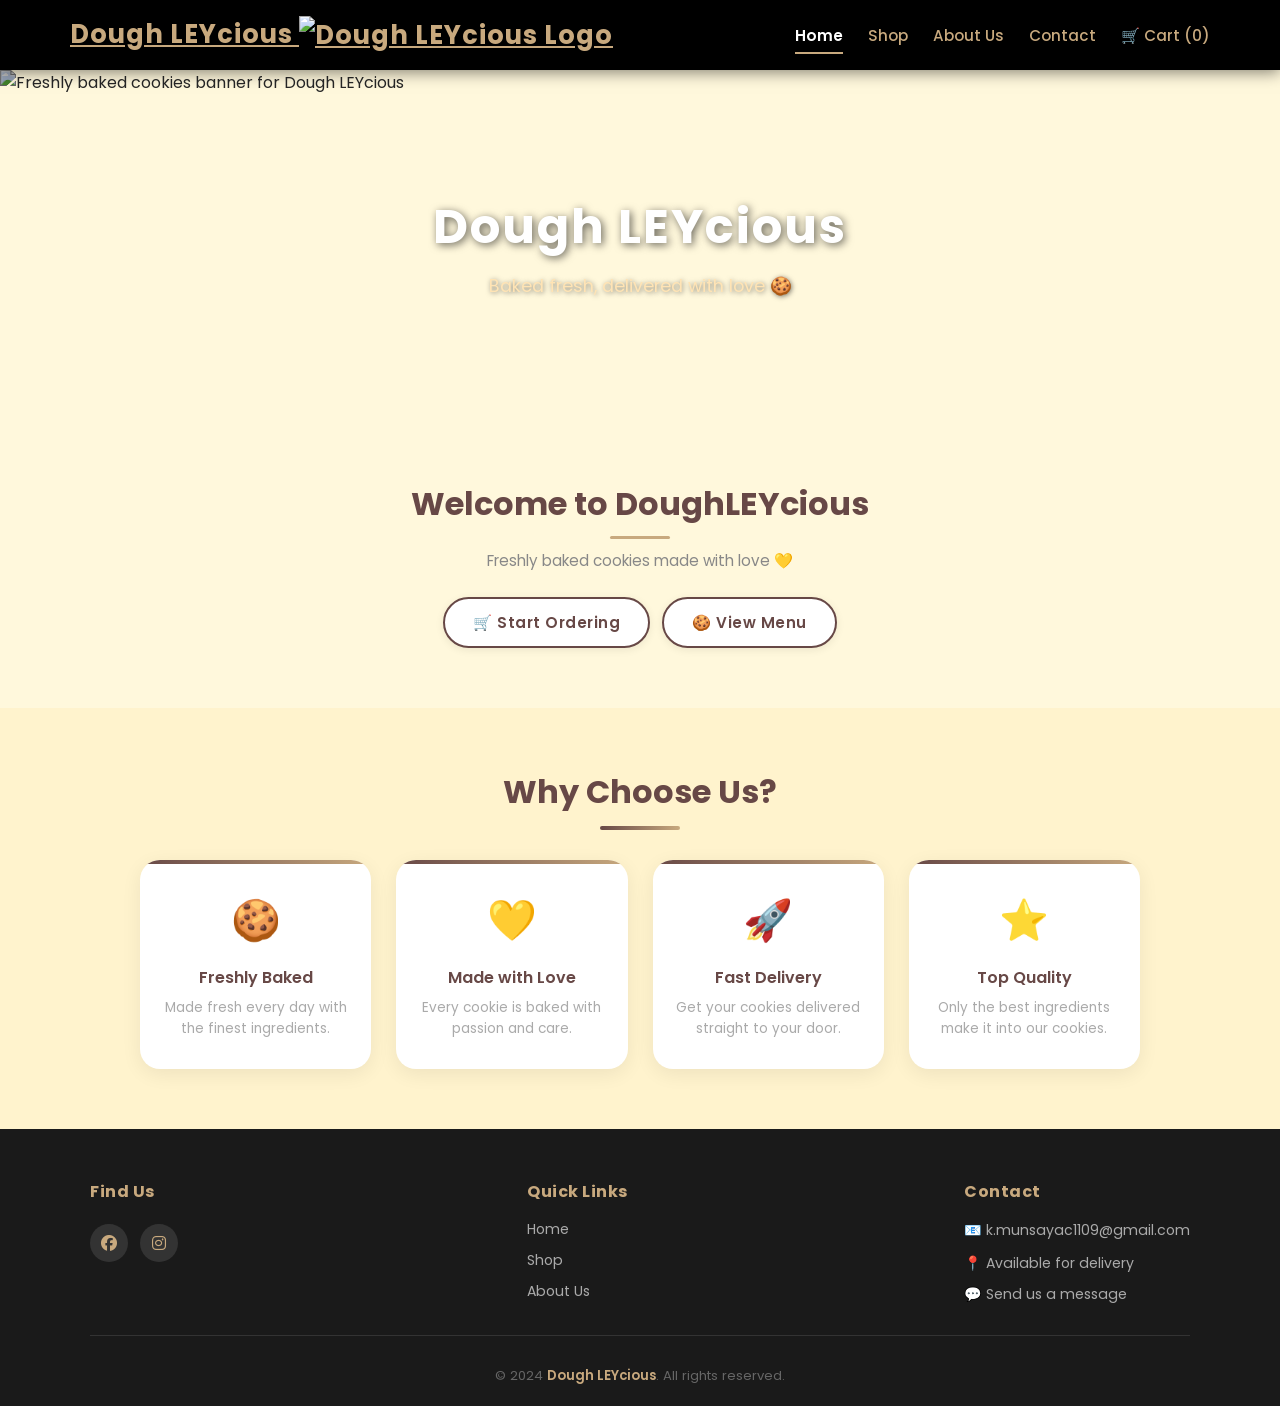
==== index.html @ d911d0af "initial commit" ====
<!DOCTYPE html>
<html lang="en">
<head>
  <meta charset="UTF-8">
  <meta name="viewport" content="width=device-width, initial-scale=1.0">
  <meta name="description" content="Dough LEYcious - Freshly baked cookies made with love. Order now!">
  <title>Dough Leycious - Home</title>

  <!-- link sa css -->
  <link rel="stylesheet" href="style.css">

  <!-- for icons/emojis -->
  <link rel="stylesheet" href="https://cdnjs.cloudflare.com/ajax/libs/font-awesome/6.5.0/css/all.min.css">

  <!-- for font only -->
  <link rel="preconnect" href="https://fonts.googleapis.com">
  <link rel="preconnect" href="https://fonts.gstatic.com" crossorigin>
  <link href="https://fonts.googleapis.com/css2?family=Poppins:wght@300;400;500;600;700&display=swap" rel="stylesheet">

  <!-- favicon -->
  <link rel="icon" type="image/png" href="images/favicon.png">
</head>

<body>

<!-- ================= for navigation bar ================= -->
<nav class="navbar">
  <div class="navbar-inner">
    <a href="index.html" class="nav-logo">Dough LEYcious
      <img src="images/logo.png" alt="Dough LEYcious Logo" class="nav-logo-img">
    </a>

    <ul class="nav-links">
      <li><a href="index.html" class="active">Home</a></li>
      <li><a href="shop.html">Shop</a></li>
      <li><a href="aboutus.html">About Us</a></li>
      <li><a href="contact.html">Contact</a></li>
      <li><a href="cart.html">🛒 Cart (<span id="cart-count">0</span>)</a></li>
    </ul>
  </div>
</nav>

<main class="main-content">

  <!-- ================= header or so called hero section ================= -->
  <header class="header">
    <img src="images/header.jpg" 
         alt="Freshly baked cookies banner for Dough LEYcious" 
         loading="lazy">
    <div class="header-overlay">
      <h1>Dough LEYcious</h1>
      <p>Baked fresh, delivered with love 🍪</p>
    </div>
  </header>

  <!-- ================= welcome section(pag inopen ito agad makita) ================= -->
  <section class="home-section">
    <div class="container">
      <h2>Welcome to DoughLEYcious</h2>
      <p>Freshly baked cookies made with love 💛</p>
      <div class="order-options">
        <button class="hero-btn" onclick="goToOrderPage()">
          🛒 Start Ordering
        </button>
        <button class="hero-btn-outline" onclick="location.href='shop.html'">
          🍪 View Menu
        </button>
      </div>
    </div>
  </section>

  <!-- ================= additional for homepage design ================= -->
  <section class="features-section">
    <div class="container">
      <h2 class="section-title">Why Choose Us?</h2>
      <div class="divider"></div>
      <div class="features-grid">

        <div class="feature-card">
          <div class="feature-icon">🍪</div>
          <h3>Freshly Baked</h3>
          <p>Made fresh every day with the finest ingredients.</p>
        </div>

        <div class="feature-card">
          <div class="feature-icon">💛</div>
          <h3>Made with Love</h3>
          <p>Every cookie is baked with passion and care.</p>
        </div>

        <div class="feature-card">
          <div class="feature-icon">🚀</div>
          <h3>Fast Delivery</h3>
          <p>Get your cookies delivered straight to your door.</p>
        </div>

        <div class="feature-card">
          <div class="feature-icon">⭐</div>
          <h3>Top Quality</h3>
          <p>Only the best ingredients make it into our cookies.</p>
        </div>

      </div>
    </div>
  </section>

</main>

<!-- ================= footer section ================= -->
<footer class="footer">
  <div class="footer-content">

    <div class="footer-section">
      <h3>Find Us</h3>
      <div class="socials">
        <a href="https://www.facebook.com/profile.php?id=61567054065532" 
           aria-label="Visit our Facebook page">
          <i class="fab fa-facebook"></i>
        </a>
        <a href="https://www.instagram.com/dough_leycious/" 
           aria-label="Visit our Instagram page">
          <i class="fab fa-instagram"></i>
        </a>
      </div>
    </div>

    <div class="footer-section">
      <h3>Quick Links</h3>
      <a href="index.html">Home</a>
      <a href="shop.html">Shop</a>
      <a href="aboutus.html">About Us</a>
    </div>

    
  <div class="footer-section">
    <h3>Contact</h3>
    <p>📧 <a href="mailto:k.munsayac1109@gmail.com">k.munsayac1109@gmail.com</a></p>
    <p>📍 Available for delivery</p>
    <a href="contact.html" class="contact-page-link">💬 Send us a message</a>
</div>

  </div>

  <hr class="footer-divider">

  <div class="footer-bottom">
    <p>&copy; 2024 <span>Dough LEYcious</span>. All rights reserved.</p>
  </div>
</footer>

<script src="script.js"></script>
</body>
</html>
---- style.css ----
/* ================= font ================= */
@import url('https://fonts.googleapis.com/css2?family=Poppins:wght@300;400;500;600;700&display=swap');

/* ================= GLOBAL ================= */
* {
  scroll-behavior: smooth;
  box-sizing: border-box;
  margin: 0;
  padding: 0;
}

/* ================= homepage ================= */
html, body {
  height: 100%;
}

body {
  font-family: 'Poppins', sans-serif;
  background: #fff8dc;
  display: flex;
  flex-direction: column;
  color: #333;
}

section {
  padding: 60px 20px;
}

.main-content {
  flex: 1;
}

/* ================= scrollbar ================= */
::-webkit-scrollbar {
  width: 8px;
}

::-webkit-scrollbar-track {
  background: #fff8dc;
}

::-webkit-scrollbar-thumb {
  background: #674846;
  border-radius: 10px;
}

::-webkit-scrollbar-thumb:hover {
  background: #4a3130;
}

/* ================= navigation bar ================= */
.navbar {
  background: black;
  position: sticky;
  top: 0;
  z-index: 1000;
  box-shadow: 0 2px 15px rgba(0, 0, 0, 0.5);
}

.navbar-inner {
  max-width: 1200px;
  margin: auto;
  display: flex;
  justify-content: space-between;
  align-items: center;
  padding: 15px 30px;
}

/* logo */
.nav-logo {
  color: #c8a97e;
  font-size: 1.6rem;
  font-weight: 700;
  letter-spacing: 1px;
  text-shadow: 1px 1px 3px rgba(0,0,0,0.3);
  transition: 0.3s;
}

.nav-logo:hover {
  color: #fff;
  transform: scale(1.05);
}

/* navigation links */
.nav-links {
  list-style: none;
  display: flex;
  gap: 25px;
  align-items: center;
}

.nav-links a {
  color: #c8a97e;
  text-decoration: none;
  font-weight: 500;
  font-size: 0.95rem;
  position: relative;
  padding-bottom: 5px;
  transition: color 0.3s;
}

/* hover underline text */
.nav-links a::after {
  content: "";
  position: absolute;
  width: 0%;
  height: 2px;
  background: #c8a97e;
  left: 0;
  bottom: -3px;
  transition: 0.3s ease;
}

.nav-links a:hover::after,
.nav-links a.active::after {
  width: 100%;
}

.nav-links a:hover {
  color: #fff;
}

/* active links */
.nav-links a.active {
  color: #fff;
  font-weight: 600;
}

/* ================= hero section ================= */
.header {
  position: relative;
  overflow: hidden;
}

.header img {
  width: 100%;
  height: 350px;
  object-fit: cover;
  display: block;
  filter: brightness(0.75);
  transition: transform 0.5s ease;
}

.header:hover img {
  transform: scale(1.03);
}

/* hero overlay text */
.header-overlay {
  position: absolute;
  top: 50%;
  left: 50%;
  transform: translate(-50%, -50%);
  text-align: center;
  color: white;
  z-index: 2;
}

.header-overlay h1 {
  font-size: 3rem;
  font-weight: 700;
  text-shadow: 2px 2px 8px rgba(0,0,0,0.6);
  letter-spacing: 2px;
}

.header-overlay p {
  font-size: 1.1rem;
  margin-top: 10px;
  text-shadow: 1px 1px 5px rgba(0,0,0,0.5);
  color: #ffe4b5;
}

/* ================= home / order section ================= */
.home-section {
  text-align: center;
  padding: 60px 20px;
}

.home-section h2 {
  font-size: 2rem;
  color: #674846;
  margin-bottom: 10px;
  position: relative;
  display: inline-block;
}

/* underline */
.home-section h2::after {
  content: "";
  display: block;
  width: 60px;
  height: 3px;
  background: #c8a97e;
  margin: 8px auto 0;
  border-radius: 5px;
}

.home-section p {
  color: #888;
  font-size: 0.95rem;
  margin-bottom: 25px;
}

/* order buttons */
.order-options {
  margin-top: 20px;
  display: flex;
  flex-wrap: wrap;
  justify-content: center;
  gap: 12px;
}

.order-options button {
  background: white;
  color: #674846;
  border: 2px solid #674846;
  padding: 12px 28px;
  border-radius: 30px;
  cursor: pointer;
  font-weight: 600;
  font-size: 0.95rem;
  font-family: 'Poppins', sans-serif;
  transition: all 0.3s ease;
  box-shadow: 0 2px 8px rgba(0,0,0,0.08);
}

.order-options button:hover {
  background: #674846;
  color: white;
  transform: translateY(-4px);
  box-shadow: 0 8px 20px rgba(103, 72, 70, 0.35);
}

.order-options button:active {
  transform: scale(0.95);
}

/* ================= cards section ================= */
.cards-section {
  padding: 40px 20px;
  text-align: center;
}

.cards-section h2 {
  font-size: 2rem;
  color: #674846;
  margin-bottom: 30px;
}

.cards-container {
  display: flex;
  flex-wrap: wrap;
  justify-content: center;
  gap: 25px;
}

/* product card */
.card {
  background: white;
  border-radius: 20px;
  padding: 20px;
  width: 220px;
  box-shadow: 0 5px 20px rgba(0,0,0,0.1);
  transition: all 0.3s ease;
  cursor: pointer;
  position: relative;
  overflow: hidden;
}

.card::before {
  content: "";
  position: absolute;
  top: 0;
  left: 0;
  width: 100%;
  height: 4px;
  background: linear-gradient(to right, #674846, #c8a97e);
}

.card:hover {
  transform: translateY(-8px);
  box-shadow: 0 15px 35px rgba(103, 72, 70, 0.25);
}

.card img {
  width: 100%;
  height: 150px;
  object-fit: cover;
  border-radius: 12px;
  margin-bottom: 12px;
  transition: transform 0.4s ease;
}

.card:hover img {
  transform: scale(1.05);
}

.card h3 {
  font-size: 1rem;
  color: #674846;
  margin-bottom: 5px;
}

.card p {
  font-size: 0.85rem;
  color: #999;
  margin-bottom: 10px;
}

.card .price {
  font-size: 1.1rem;
  font-weight: 700;
  color: #c8a97e;
}

.card .add-btn {
  margin-top: 12px;
  background: #674846;
  color: white;
  border: none;
  padding: 8px 20px;
  border-radius: 20px;
  cursor: pointer;
  font-size: 0.85rem;
  font-family: 'Poppins', sans-serif;
  transition: 0.3s;
  width: 100%;
}

.card .add-btn:hover {
  background: #c8a97e;
  transform: scale(1.03);
}

/* ================= badge ================= */
.badge {
  position: absolute;
  top: 15px;
  right: 15px;
  background: #674846;
  color: white;
  font-size: 0.7rem;
  padding: 4px 10px;
  border-radius: 20px;
  font-weight: 600;
  letter-spacing: 0.5px;
  z-index: 2;
  box-shadow: 0 2px 8px rgba(0,0,0,0.15);
}

.badge.new {
  background: #c8a97e;
}

.badge.sale {
  background: #e74c3c;
}

/* ================= divider ================= */
.divider {
  width: 80px;
  height: 4px;
  background: linear-gradient(to right, #674846, #c8a97e);
  margin: 10px auto 30px;
  border-radius: 5px;
}

/* ================= notification ================= */
.toast {
  position: fixed;
  bottom: 30px;
  right: 30px;
  background: #674846;
  color: white;
  padding: 12px 22px;
  border-radius: 30px;
  font-size: 0.9rem;
  box-shadow: 0 5px 15px rgba(0,0,0,0.2);
  opacity: 0;
  transform: translateY(20px);
  transition: all 0.4s ease;
  z-index: 9999;
}

.toast.show {
  opacity: 1;
  transform: translateY(0);
}

/* ================= shop section ================= */
/* ================= shop banner ================= */
.shop-banner {
  background: linear-gradient(135deg, #674846, #c8a97e);
  padding: 60px 20px;
  text-align: center;
  position: relative;
  overflow: hidden;
}

.shop-banner::before {
  content: "🍪";
  position: absolute;
  font-size: 10rem;
  opacity: 0.07;
  top: -20px;
  left: -20px;
}

.shop-banner::after {
  content: "🍪";
  position: absolute;
  font-size: 10rem;
  opacity: 0.07;
  bottom: -20px;
  right: -20px;
}

.shop-banner-text h1 {
  font-size: 2.8rem;
  color: white;
  font-weight: 700;
  text-shadow: 2px 2px 8px rgba(0,0,0,0.3);
  letter-spacing: 2px;
}

.shop-banner-text p {
  color: #ffe4b5;
  font-size: 1rem;
  margin-top: 8px;
}

/* ================= container ng shop ================= */
.shop-container {
  max-width: 1200px;
  margin: 40px auto;
  padding: 0 20px 60px;
}

/* shop title */
.shop-title {
  text-align: center;
  font-size: 2rem;
  color: #674846;
  font-weight: 700;
  margin-bottom: 5px;
}

/* ================= product grids ================= */
.product-grid {
  display: grid;
  grid-template-columns: repeat(auto-fill, minmax(230px, 1fr));
  gap: 30px;
  margin-top: 30px;
}

/* ================= card product ================= */
.product-card {
  background: white;
  border-radius: 20px;
  overflow: hidden;
  box-shadow: 0 5px 20px rgba(0,0,0,0.08);
  transition: all 0.3s ease;
  position: relative;
  display: flex;
  flex-direction: column;
}

/* top gradient line */
.product-card::before {
  content: "";
  position: absolute;
  top: 0;
  left: 0;
  width: 100%;
  height: 4px;
  background: linear-gradient(to right, #674846, #c8a97e);
  z-index: 1;
}

.product-card:hover {
  transform: translateY(-8px);
  box-shadow: 0 15px 35px rgba(103, 72, 70, 0.2);
}

/* picture ng product */
.product-card img {
  width: 100%;
  height: 200px;
  object-fit: cover;
  display: block;
  transition: transform 0.4s ease;
}

.product-card:hover img {
  transform: scale(1.05);
}

/* product info */
.product-info {
  padding: 18px;
  display: flex;
  flex-direction: column;
  gap: 8px;
  flex: 1;
}

.product-info h3 {
  font-size: 1.05rem;
  color: #674846;
  font-weight: 600;
  margin: 0;
}

/* description ng product */
.product-desc {
  font-size: 0.82rem;
  color: #aaa;
  margin: 0;
  line-height: 1.4;
}

/* price */
.product-info .price {
  font-size: 1.2rem;
  font-weight: 700;
  color: #c8a97e;
  margin: 0;
}

/* ================= quantity controls ================= */
.quantity {
  display: flex;
  align-items: center;
  gap: 10px;
  margin-top: 5px;
}

.quantity button {
  width: 32px;
  height: 32px;
  border-radius: 50%;
  border: 2px solid #674846;
  background: white;
  color: #674846;
  font-size: 1.1rem;
  font-weight: 700;
  cursor: pointer;
  transition: all 0.2s ease;
  display: flex;
  align-items: center;
  justify-content: center;
  line-height: 1;
}

.quantity button:hover {
  background: #674846;
  color: white;
  transform: scale(1.1);
}

.quantity input {
  width: 45px;
  text-align: center;
  border: 2px solid #e0d5c5;
  border-radius: 10px;
  padding: 5px;
  font-size: 0.95rem;
  font-family: 'Poppins', sans-serif
}
/* ================= shop banner ================= */
.shop-banner {
  background: linear-gradient(135deg, #674846, #c8a97e);
  padding: 60px 20px;
  text-align: center;
  position: relative;
  overflow: hidden;
}

.shop-banner::before {
  content: "🍪";
  position: absolute;
  font-size: 10rem;
  opacity: 0.07;
  top: -20px;
  left: -20px;
  pointer-events: none;
}

.shop-banner::after {
  content: "🍪";
  position: absolute;
  font-size: 10rem;
  opacity: 0.07;
  bottom: -20px;
  right: -20px;
  pointer-events: none;
}

.shop-banner-text h1 {
  font-size: 2.8rem;
  color: white;
  font-weight: 700;
  text-shadow: 2px 2px 8px rgba(0,0,0,0.3);
  letter-spacing: 2px;
}

.shop-banner-text p {
  color: #ffe4b5;
  font-size: 1rem;
  margin-top: 8px;
}

/* ================= container ng shop ================= */
.shop-container {
  max-width: 1200px;
  margin: 40px auto;
  padding: 0 20px 60px;
}

/* title ng shop */
.shop-title {
  text-align: center;
  font-size: 2rem;
  color: #674846;
  font-weight: 700;
  margin-bottom: 5px;
}

/* ================= product grids ================= */
.product-grid {
  display: grid;
  grid-template-columns: repeat(auto-fill, minmax(230px, 1fr));
  gap: 30px;
  margin-top: 30px;
}

/* ================= product card ================= */
.product-card {
  background: white;
  border-radius: 20px;
  overflow: hidden;
  box-shadow: 0 5px 20px rgba(0,0,0,0.08);
  transition: all 0.3s ease;
  position: relative;
  display: flex;
  flex-direction: column;
}

/* top gradient line */
.product-card::before {
  content: "";
  position: absolute;
  top: 0;
  left: 0;
  width: 100%;
  height: 4px;
  background: linear-gradient(to right, #674846, #c8a97e);
  z-index: 1;
}

.product-card:hover {
  transform: translateY(-8px);
  box-shadow: 0 15px 35px rgba(103, 72, 70, 0.2);
}

/* picture ng product */
.product-card img {
  width: 100%;
  height: 200px;
  object-fit: cover;
  display: block;
  transition: transform 0.4s ease;
}

.product-card:hover img {
  transform: scale(1.05);
}

/* product infos */
.product-info {
  padding: 18px;
  display: flex;
  flex-direction: column;
  gap: 8px;
  flex: 1;
}

.product-info h3 {
  font-size: 1.05rem;
  color: #674846;
  font-weight: 600;
  margin: 0;
}

/* product descriptions */
.product-desc {
  font-size: 0.82rem;
  color: #aaa;
  margin: 0;
  line-height: 1.4;
}

/* price */
.product-info .price {
  font-size: 1.2rem;
  font-weight: 700;
  color: #c8a97e;
  margin: 0;
}

/* ================= quantity controls ================= */
.quantity {
  display: flex;
  align-items: center;
  gap: 10px;
  margin-top: 5px;
}

.quantity button {
  width: 32px;
  height: 32px;
  border-radius: 50%;
  border: 2px solid #674846;
  background: white;
  color: #674846;
  font-size: 1.1rem;
  font-weight: 700;
  cursor: pointer;
  transition: all 0.2s ease;
  display: flex;
  align-items: center;
  justify-content: center;
  line-height: 1;
}

.quantity button:hover {
  background: #674846;
  color: white;
  transform: scale(1.1);
}

.quantity input {
  width: 45px;
  text-align: center;
  border: 2px solid #e0d5c5;
  border-radius: 10px;
  padding: 5px;
  font-size: 0.95rem;
  font-family: 'Poppins', sans-serif;
  color: #674846;
  font-weight: 600;
  outline: none;
  transition: border 0.3s;
}

.quantity input:focus {
  border-color: #c8a97e;
}

/* hide number input arrows */
.quantity input::-webkit-outer-spin-button,
.quantity input::-webkit-inner-spin-button {
  -webkit-appearance: none;
  margin: 0;
}


/* ================= add to cart button ================= */
.add-to-cart-btn {
  margin-top: auto;
  background: linear-gradient(135deg, #674846, #c8a97e);
  color: white;
  border: none;
  padding: 10px 20px;
  border-radius: 25px;
  cursor: pointer;
  font-size: 0.9rem;
  font-family: 'Poppins', sans-serif;
  font-weight: 600;
  transition: all 0.3s ease;
  width: 100%;
  letter-spacing: 0.5px;
  box-shadow: 0 4px 12px rgba(103, 72, 70, 0.25);
}

.add-to-cart-btn:hover {
  background: linear-gradient(135deg, #c8a97e, #674846);
  transform: translateY(-2px);
  box-shadow: 0 8px 20px rgba(103, 72, 70, 0.35);
}

.add-to-cart-btn:active {
  transform: scale(0.97);
}

/* ================= hero button ================= */
.hero-btn {
  background: linear-gradient(135deg, #674846, #c8a97e);
  color: white;
  border: none;
  padding: 14px 35px;
  border-radius: 30px;
  cursor: pointer;
  font-size: 1rem;
  font-family: 'Poppins', sans-serif;
  font-weight: 600;
  transition: all 0.3s ease;
  box-shadow: 0 4px 15px rgba(103, 72, 70, 0.35);
  letter-spacing: 0.5px;
}

.hero-btn:hover {
  background: linear-gradient(135deg, #c8a97e, #674846);
  transform: translateY(-4px);
  box-shadow: 0 8px 25px rgba(103, 72, 70, 0.45);
}

.hero-btn:active {
  transform: scale(0.97);
}

/* outline button */
.hero-btn-outline {
  background: transparent;
  color: #674846;
  border: 2px solid #674846;
  padding: 14px 35px;
  border-radius: 30px;
  cursor: pointer;
  font-size: 1rem;
  font-family: 'Poppins', sans-serif;
  font-weight: 600;
  transition: all 0.3s ease;
  letter-spacing: 0.5px;
}

.hero-btn-outline:hover {
  background: #674846;
  color: white;
  transform: translateY(-4px);
  box-shadow: 0 8px 25px rgba(103, 72, 70, 0.35);
}

.hero-btn-outline:active {
  transform: scale(0.97);
}

/* ================= features section ================= */
.features-section {
  padding: 60px 20px;
  background: #fff3cd;
  text-align: center;
}

.section-title {
  font-size: 2rem;
  color: #674846;
  font-weight: 700;
  margin-bottom: 5px;
}

.features-grid {
  display: grid;
  grid-template-columns: repeat(auto-fill, minmax(200px, 1fr));
  gap: 25px;
  margin-top: 30px;
  max-width: 1000px;
  margin-left: auto;
  margin-right: auto;
}

/* feature card */
.feature-card {
  background: white;
  border-radius: 20px;
  padding: 30px 20px;
  box-shadow: 0 5px 20px rgba(0,0,0,0.07);
  transition: all 0.3s ease;
  position: relative;
  overflow: hidden;
}

/* top gradient line */
.feature-card::before {
  content: "";
  position: absolute;
  top: 0;
  left: 0;
  width: 100%;
  height: 4px;
  background: linear-gradient(to right, #674846, #c8a97e);
}

.feature-card:hover {
  transform: translateY(-8px);
  box-shadow: 0 15px 35px rgba(103, 72, 70, 0.15);
}

.feature-icon {
  font-size: 2.5rem;
  margin-bottom: 15px;
}

.feature-card h3 {
  font-size: 1rem;
  color: #674846;
  font-weight: 600;
  margin-bottom: 8px;
}

.feature-card p {
  font-size: 0.85rem;
  color: #aaa;
  line-height: 1.5;
}

/* ================= container ================= */
.container {
  max-width: 1200px;
  margin: 0 auto;
  padding: 0 20px;
}

/* ================= for responsive ================= */
@media (max-width: 768px) {
  .features-grid {
    grid-template-columns: repeat(2, 1fr);
    gap: 15px;
  }

  .section-title {
    font-size: 1.5rem;
  }

  .hero-btn,
  .hero-btn-outline {
    padding: 12px 25px;
    font-size: 0.9rem;
  }
}

@media (max-width: 480px) {
  .features-grid {
    grid-template-columns: repeat(2, 1fr);
    gap: 12px;
  }

  .feature-card {
    padding: 20px 15px;
  }

  .feature-icon {
    font-size: 2rem;
  }

  .hero-btn,
  .hero-btn-outline {
    width: 100%;
    padding: 12px 20px;
  }

  .order-options {
    flex-direction: column;
    align-items: center;
  }
}

/* ================= about banner ================= */
.about-banner {
  background: linear-gradient(135deg, #674846, #c8a97e);
  padding: 80px 20px;
  text-align: center;
  position: relative;
  overflow: hidden;
}

.about-banner::before {
  content: "🍪";
  position: absolute;
  font-size: 10rem;
  opacity: 0.07;
  top: -20px;
  left: -20px;
  pointer-events: none;
}

.about-banner::after {
  content: "🍪";
  position: absolute;
  font-size: 10rem;
  opacity: 0.07;
  bottom: -20px;
  right: -20px;
  pointer-events: none;
}

.about-banner-text h1 {
  font-size: 2.8rem;
  color: white;
  font-weight: 700;
  text-shadow: 2px 2px 8px rgba(0,0,0,0.3);
  letter-spacing: 2px;
}

.about-banner-text p {
  color: #ffe4b5;
  font-size: 1rem;
  margin-top: 8px;
}

/* ================= about section ================= */
.about-section {
  padding: 80px 20px;
  background: #fff8dc;
}

.about-story {
  display: flex;
  align-items: center;
  gap: 60px;
  max-width: 1100px;
  margin: 0 auto;
}

/* story image */
.about-story-img {
  flex: 1;
  border-radius: 20px;
  overflow: hidden;
  box-shadow: 0 10px 40px rgba(103, 72, 70, 0.2);
  min-width: 280px;
}

.about-story-img img {
  width: 100%;
  height: 380px;
  object-fit: cover;
  display: block;
  transition: transform 0.5s ease;
}

.about-story-img:hover img {
  transform: scale(1.05);
}

/* story text */
.about-story-text {
  flex: 1;
}

.about-story-text h2 {
  font-size: 2rem;
  color: #674846;
  font-weight: 700;
  margin-bottom: 5px;
}

.about-story-text p {
  color: #777;
  font-size: 0.95rem;
  line-height: 1.8;
  margin-bottom: 15px;
}

.about-story-text .hero-btn {
  margin-top: 10px;
}

/* ================= values section ================= */
.values-section {
  padding: 80px 20px;
  background: #fff3cd;
  text-align: center;
}

.values-grid {
  display: grid;
  grid-template-columns: repeat(auto-fill, minmax(220px, 1fr));
  gap: 25px;
  margin-top: 30px;
  max-width: 1000px;
  margin-left: auto;
  margin-right: auto;
}

/* value card */
.value-card {
  background: white;
  border-radius: 20px;
  padding: 35px 25px;
  box-shadow: 0 5px 20px rgba(0,0,0,0.07);
  transition: all 0.3s ease;
  position: relative;
  overflow: hidden;
}

.value-card::before {
  content: "";
  position: absolute;
  top: 0;
  left: 0;
  width: 100%;
  height: 4px;
  background: linear-gradient(to right, #674846, #c8a97e);
}

.value-card:hover {
  transform: translateY(-8px);
  box-shadow: 0 15px 35px rgba(103, 72, 70, 0.15);
}

.value-icon {
  font-size: 2.5rem;
  margin-bottom: 15px;
}

.value-card h3 {
  font-size: 1rem;
  color: #674846;
  font-weight: 600;
  margin-bottom: 10px;
}

.value-card p {
  font-size: 0.85rem;
  color: #aaa;
  line-height: 1.6;
}

/* ================= team section ================= */
.team-section {
  padding: 80px 20px;
  background: #fff8dc;
  text-align: center;
}

.team-grid {
  display: flex;
  flex-wrap: wrap;
  justify-content: center;
  gap: 30px;
  margin-top: 30px;
}

/* team card */
.team-card {
  background: white;
  border-radius: 20px;
  padding: 30px 25px;
  width: 260px;
  box-shadow: 0 5px 20
}

/* ================= order banner ================= */
.order-banner {
  background: linear-gradient(135deg, #674846, #c8a97e);
  padding: 80px 20px;
  text-align: center;
  position: relative;
  overflow: hidden;
}

.order-banner::before {
  content: "🍪";
  position: absolute;
  font-size: 10rem;
  opacity: 0.07;
  top: -20px;
  left: -20px;
  pointer-events: none;
}

.order-banner::after {
  content: "🍪";
  position: absolute;
  font-size: 10rem;
  opacity: 0.07;
  bottom: -20px;
  right: -20px;
  pointer-events: none;
}

.order-banner-text h1 {
  font-size: 2.8rem;
  color: white;
  font-weight: 700;
  text-shadow: 2px 2px 8px rgba(0,0,0,0.3);
  letter-spacing: 2px;
}

.order-banner-text p {
  color: #ffe4b5;
  font-size: 1rem;
  margin-top: 8px;
}

/* ================= box section ================= */
.box-section {
  padding: 80px 20px;
  background: #fff8dc;
  text-align: center;
}

.box-subtitle {
  color: #888;
  font-size: 0.95rem;
  margin-bottom: 40px;
}

/* ================= box grid ================= */
.box-grid {
  display: flex;
  flex-wrap: wrap;
  justify-content: center;
  gap: 30px;
  margin-top: 10px;
}

/* ================ box card ====== */
.box-card {
  background: white;
  border-radius: 24px;
  padding: 35px 25px;
  width: 300px;
  box-shadow: 0 5px 25px rgba(0,0,0,0.08);
  transition: all 0.3s ease;
  position: relative;
  overflow: hidden;
  cursor: pointer;
  text-align: center;
}

/* TOP GRADIENT LINE */
.box-card::before {
  content: "";
  position: absolute;
  top: 0;
  left: 0;
  width: 100%;
  height: 4px;
  background: linear-gradient(to right, #674846, #c8a97e);
}

.box-card:hover {
  transform: translateY(-10px);
  box-shadow: 0 20px 45px rgba(103, 72, 70, 0.2);
}

/* popular card section */
.box-card.popular {
  border: 2px solid #c8a97e;
  transform: scale(1.03);
  box-shadow: 0 10px 40px rgba(103, 72, 70, 0.2);
}

.box-card.popular:hover {
  transform: scale(1.03) translateY(-10px);
}

/* box icon */
.box-icon {
  font-size: 2.5rem;
  margin-bottom: 15px;
}

/* box badge */
.box-badge {
  display: inline-block;
  background: #674846;
  color: white;
  font-size: 0.72rem;
  padding: 4px 14px;
  border-radius: 20px;
  font-weight: 600;
  margin-bottom: 12px;
  letter-spacing: 0.5px;
}

.popular-badge {
  background: linear-gradient(135deg, #674846, #c8a97e);
}

.best-badge {
  background: #c8a97e;
}

/* box title */
.box-card h3 {
  font-size: 1.4rem;
  color: #674846;
  font-weight: 700;
  margin-bottom: 10px;
}

/* box descriptions */
.box-desc {
  font-size: 0.85rem;
  color: #aaa;
  line-height: 1.6;
  margin-bottom: 15px;
}

/* box perks list */
.box-perks {
  list-style: none;
  text-align: left;
  margin-bottom: 20px;
  padding: 0;
}

.box-perks li {
  font-size: 0.85rem;
  color: #666;
  padding: 5px 0;
  border-bottom: 1px dashed #f0e6d3;
}

.box-perks li:last-child {
  border-bottom: none;
}

/* box price */
.box-price {
  font-size: 1.8rem;
  font-weight: 700;
  color: #c8a97e;
  margin-bottom: 20px;
}

/* box button */
.box-btn {
  width: 100%;
  background: linear-gradient(135deg, #674846, #c8a97e);
  color: white;
  border: none;
  padding: 12px 20px;
  border-radius: 25px;
  cursor: pointer;
  font-size: 0.95rem;
  font-family: 'Poppins', sans-serif;
  font-weight: 600;
  transition: all 0.3s ease;
  box-shadow: 0 4px 15px rgba(103, 72, 70, 0.25);
  letter-spacing: 0.5px;
}

.box-btn:hover {
  background: linear-gradient(135deg, #c8a97e, #674846);
  transform: translateY(-2px);
  box-shadow: 0 8px 25px rgba(103, 72, 70, 0.35);
}

.box-btn:active {
  transform: scale(0.97);
}

/* popular button */
.popular-btn {
  background: linear-gradient(135deg, #c8a97e, #674846);
}

/* ================= how it works section ================= */
.how-section {
  padding: 80px 20px;
  background: #fff3cd;
  text-align: center;
}

/* ================= cart banner ================= */
.cart-banner {
  background: linear-gradient(135deg, #674846, #c8a97e);
  padding: 80px 20px;
  text-align: center;
  position: relative;
  overflow: hidden;
}

.cart-banner::before {
  content: "🛒";
  position: absolute;
  font-size: 10rem;
  opacity: 0.07;
  top: -20px;
  left: -20px;
  pointer-events: none;
}

.cart-banner::after {
  content: "🛒";
  position: absolute;
  font-size: 10rem;
  opacity: 0.07;
  bottom: -20px;
  right: -20px;
  pointer-events: none;
}

.cart-banner-text h1 {
  font-size: 2.8rem;
  color: white;
  font-weight: 700;
  text-shadow: 2px 2px 8px rgba(0,0,0,0.3);
  letter-spacing: 2px;
}

.cart-banner-text p {
  color: #ffe4b5;
  font-size: 1rem;
  margin-top: 8px;
}

/* ================= cart section ================= */
.cart-section {
  padding: 60px 20px;
  background: #fff8dc;
}

/* CART WRAPPER */
.cart-wrapper {
  display: flex;
  gap: 30px;
  align-items: flex-start;
  max-width: 1100px;
  margin: 0 auto;
}

/* ================= cart iterms (left) ================= */
.cart-left {
  flex: 1.5;
  background: white;
  border-radius: 20px;
  padding: 30px;
  box-shadow: 0 5px 25px rgba(0,0,0,0.08);
  position: relative;
  overflow: hidden;
}

.cart-left::before {
  content: "";
  position: absolute;
  top: 0;
  left: 0;
  width: 100%;
  height: 4px;
  background: linear-gradient(to right, #674846, #c8a97e);
}

/* cart header */
.cart-header {
  display: flex;
  justify-content: space-between;
  align-items: center;
  margin-bottom: 15px;
}

.cart-header h2 {
  font-size: 1.3rem;
  color: #674846;
  font-weight: 700;
}

/* clear cart button */
.clear-cart-btn {
  background: transparent;
  border: 2px solid #e74c3c;
  color: #e74c3c;
  padding: 6px 16px;
  border-radius: 20px;
  cursor: pointer;
  font-size: 0.8rem;
  font-family: 'Poppins', sans-serif;
  font-weight: 600;
  transition: all 0.3s ease;
}

.clear-cart-btn:hover {
  background: #e74c3c;
  color: white;
  transform: translateY(-2px);
}

/* ================= cart item section ================= */
.cart-item {
  display: flex;
  align-items: center;
  gap: 15px;
  padding: 15px 0;
  border-bottom: 1px dashed #f0e6d3;
}

.cart-item:last-child {
  border-bottom: none;
}

.cart-item img {
  width: 75px;
  height: 75px;
  object-fit: cover;
  border-radius: 12px;
  box-shadow: 0 3px 10px rgba(0,0,0,0.1);
}

.cart-item-info {
  flex: 1;
}

.cart-item-info h3 {
  font-size: 0.95rem;
  color: #674846;
  font-weight: 600;
  margin-bottom: 4px;
}

.cart-item-info p {
  font-size: 0.85rem;
  color: #aaa;
}

.cart-item-price {
  font-size: 1rem;
  font-weight: 700;
  color: #c8a97e;
  min-width: 70px;
  text-align: right;
}

/* remove button */
.remove-btn {
  background: transparent;
  border: none;
  color: #e74c3c;
  font-size: 1.1rem;
  cursor: pointer;
  transition: all 0.2s ease;
  padding: 5px;
}

.remove-btn:hover {
  transform: scale(1.2);
  color: #c0392b;
}

/* ================= empty cart section ================= */
.empty-cart {
  text-align: center;
  padding: 50px 20px;
}

/* =======================footer section */
.footer {
  background: #1a1a1a;
  color: #ccc;
  padding: 50px 20px 20px;
}

.footer-content {
  display: flex;
  flex-wrap: wrap;
  justify-content: space-between;
  gap: 30px;
  max-width: 1100px;
  margin: 0 auto 30px;
}

.footer-section {
  display: flex;
  flex-direction: column;
  gap: 10px;
  min-width: 150px;
}

.footer-section h3 {
  color: #c8a97e;
  font-size: 1rem;
  font-weight: 700;
  margin-bottom: 5px;
  letter-spacing: 0.5px;
}

.footer-section a {
  color: #aaa;
  text-decoration: none;
  font-size: 0.88rem;
  transition: color 0.3s ease;
}

.footer-section a:hover {
  color: #c8a97e;
}

.footer-section p {
  font-size: 0.88rem;
  color: #aaa;
  line-height: 1.6;
}

/* social icons */
.socials {
  display: flex;
  gap: 12px;
  margin-top: 5px;
}

.socials a {
  width: 38px;
  height: 38px;
  background: #333;
  border-radius: 50%;
  display: flex;
  align-items: center;
  justify-content: center;
  color: #c8a97e;
  font-size: 1rem;
  transition: all 0.3s ease;
  text-decoration: none;
}

.socials a:hover {
  background: #c8a97e;
  color: white;
  transform: translateY(-3px);
  box-shadow: 0 5px 15px rgba(200, 169, 126, 0.4);
}

/* footer divider */
.footer-divider {
  border: none;
  border-top: 1px solid #333;
  margin: 20px auto;
  max-width: 1100px;
}

/* ================= footer bottom ================= */
.footer-bottom {
  text-align: center;
  font-size: 0.82rem;
  color: #666;
  padding-top: 10px;
}

.footer-bottom span {
  color: #c8a97e;
  font-weight: 600;
}

/* ================= contact banner ================= */
.contact-banner {
  background: linear-gradient(135deg, #674846, #c8a97e);
  padding: 80px 20px;
  text-align: center;
  position: relative;
  overflow: hidden;
}

.contact-banner::before {
  content: "💬";
  position: absolute;
  font-size: 10rem;
  opacity: 0.07;
  top: -20px;
  left: -20px;
  pointer-events: none;
}

.contact-banner::after {
  content: "💬";
  position: absolute;
  font-size: 10rem;
  opacity: 0.07;
  bottom: -20px;
  right: -20px;
  pointer-events: none;
}

.contact-banner-text h1 {
  font-size: 2.8rem;
  color: white;
  font-weight: 700;
  text-shadow: 2px 2px 8px rgba(0,0,0,0.3);
  letter-spacing: 2px;
}

.contact-banner-text p {
  color: #ffe4b5;
  font-size: 1rem;
  margin-top: 8px;
}

/* ================= contact section ================= */
.contact-section {
  padding: 80px 20px;
  background: #fff8dc;
}

/* center box */
.contact-center {
  max-width: 800px;
  margin: 0 auto;
  background: white;
  border-radius: 24px;
  padding: 45px 40px;
  box-shadow: 0 5px 30px rgba(0,0,0,0.08);
  position: relative;
  overflow: hidden;
  text-align: center;
}

.contact-center::before {
  content: "";
  position: absolute;
  top: 0;
  left: 0;
  width: 100%;
  height: 4px;
  background: linear-gradient(to right, #674846, #c8a97e);
}

.contact-center h2 {
  font-size: 1.8rem;
  color: #674846;
  font-weight: 700;
  margin-bottom: 5px;
}

.contact-intro {
  color: #888;
  font-size: 0.92rem;
  line-height: 1.7;
  margin-bottom: 35px;
  max-width: 550px;
  margin-left: auto;
  margin-right: auto;
}

/* ================= information cards grid ================= */
.info-cards-grid {
  display: grid;
  grid-template-columns: repeat(2, 1fr);
  gap: 18px;
  margin-bottom: 35px;
  text-align: left;
}

/* information card */
.info-card {
  display: flex;
  align-items: flex-start;
  gap: 14px;
  padding: 18px;
  background: #fff8dc;
  border-radius: 16px;
  border: 1px solid #f0e6d3;
  transition: all 0.3s ease;
}

.info-card:hover {
  transform: translateY(-4px);
  box-shadow: 0 8px 20px rgba(103, 72, 70, 0.12);
  border-color: #c8a97e;
}

.info-icon {
  font-size: 1.6rem;
  min-width: 40px;
  text-align: center;
}

.info-text h4 {
  font-size: 0.9rem;
  color: #674846;
  font-weight: 700;
  margin-bottom: 5px;
}

.info-text p {
  font-size: 0.83rem;
  color: #888;
  line-height: 1.5;
}

.info-text a {
  font-size: 0.83rem;
  color: #888;
  text-decoration: none;
  transition: color 0.3s;
  line-height: 1.5;
  display: inline-block;
}

.info-text a:hover {
  color: #c8a97e;
}

/* ================= contact socials section ================= */
.contact-socials {
  display: flex;
  flex-direction: column;
  gap: 8px;
  margin-top: 5px;
}

.contact-socials a {
  display: flex;
  align-items: center;
  gap: 8px;
  color: #888 !important;
  font-size: 0.83rem;
  text-decoration: none;
  font-weight: 500;
  transition: all 0.3s ease;
}

.contact-socials a i {
  width: 28px;
  height: 28px;
  background: #674846;
  border-radius: 50%;
  display: flex;
  align-items: center;
  justify-content: center;
  color: white;
  font-size: 0.8rem;
  transition: all 0.3s ease;
}
.nav-logo-img {
  height: 55px;        /* adjust size */
  width: auto;
  vertical-align: middle;
  margin-right: 10px;   /* space between logo and text */
}
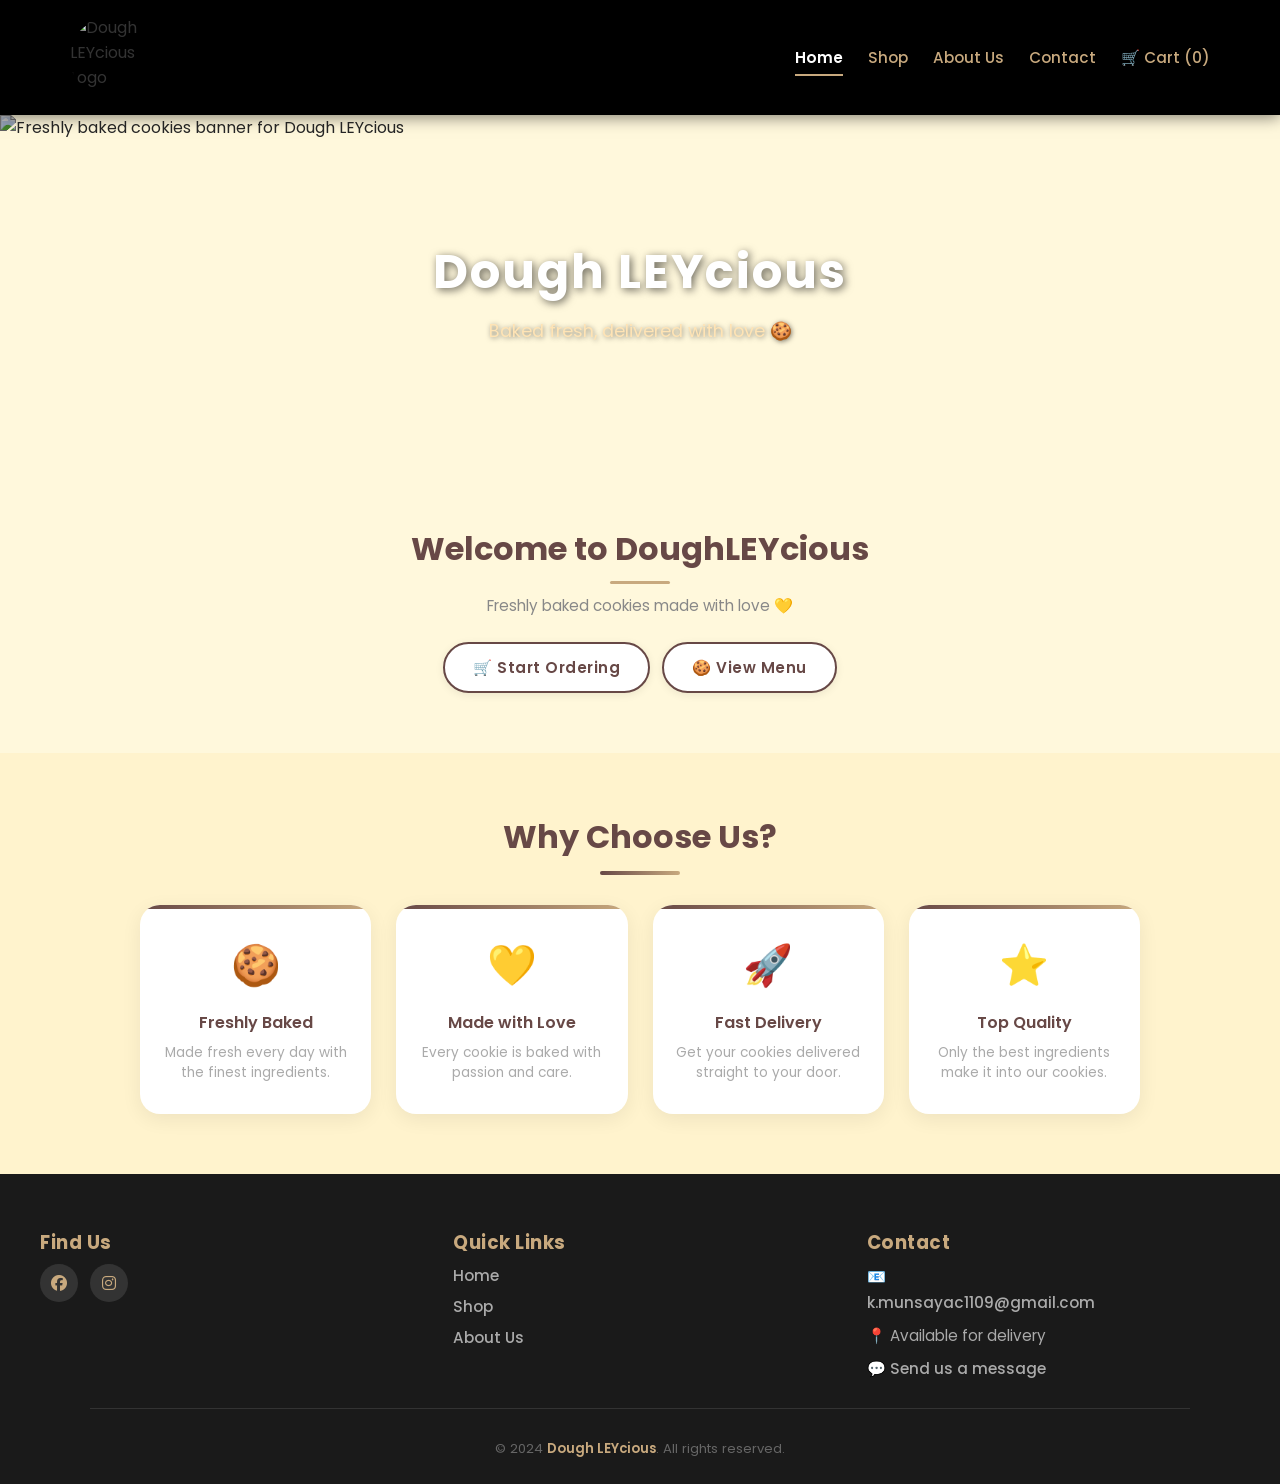
==== commit 5468abbd: "all changes" ====
--- a/index.html
+++ b/index.html
@@ -18,7 +18,7 @@
   <link href="https://fonts.googleapis.com/css2?family=Poppins:wght@300;400;500;600;700&display=swap" rel="stylesheet">
 
   <!-- favicon -->
-  <link rel="icon" type="image/png" href="images/favicon.png">
+  <link rel="icon" type="image/png" href="images/logo.png">
 </head>
 
 <body>
@@ -26,9 +26,11 @@
 <!-- ================= for navigation bar ================= -->
 <nav class="navbar">
   <div class="navbar-inner">
-    <a href="index.html" class="nav-logo">Dough LEYcious
-      <img src="images/logo.png" alt="Dough LEYcious Logo" class="nav-logo-img">
-    </a>
+    <a href="index.html" class="nav-logo">
+  <img src="images/logo.png" alt="Dough LEYcious Logo" class="nav-logo-img">
+</a>
+
+
 
     <ul class="nav-links">
       <li><a href="index.html" class="active">Home</a></li>
@@ -100,6 +102,7 @@
           <p>Only the best ingredients make it into our cookies.</p>
         </div>
 
+        
       </div>
     </div>
   </section>
--- a/style.css
+++ b/style.css
@@ -1,7 +1,7 @@
-/* ================= font ================= */
+/* ================= FONT ================= */
 @import url('https://fonts.googleapis.com/css2?family=Poppins:wght@300;400;500;600;700&display=swap');
 
-/* ================= GLOBAL ================= */
+/* ================= GLOBAL RESET ================= */
 * {
   scroll-behavior: smooth;
   box-sizing: border-box;
@@ -9,7 +9,6 @@
   padding: 0;
 }
 
-/* ================= homepage ================= */
 html, body {
   height: 100%;
 }
@@ -22,6 +21,20 @@
   color: #333;
 }
 
+a {
+  text-decoration: none;
+  color: inherit;
+}
+
+ul {
+  list-style: none;
+}
+
+img {
+  max-width: 100%;
+  display: block;
+}
+
 section {
   padding: 60px 20px;
 }
@@ -30,7 +43,13 @@
   flex: 1;
 }
 
-/* ================= scrollbar ================= */
+.container {
+  max-width: 1200px;
+  margin: 0 auto;
+  padding: 0 20px;
+}
+
+/* ================= SCROLLBAR ================= */
 ::-webkit-scrollbar {
   width: 8px;
 }
@@ -48,7 +67,7 @@
   background: #4a3130;
 }
 
-/* ================= navigation bar ================= */
+/* ================= NAVBAR ================= */
 .navbar {
   background: black;
   position: sticky;
@@ -66,22 +85,26 @@
   padding: 15px 30px;
 }
 
-/* logo */
+/* ===== LOGO  ===== */
 .nav-logo {
-  color: #c8a97e;
-  font-size: 1.6rem;
-  font-weight: 700;
-  letter-spacing: 1px;
-  text-shadow: 1px 1px 3px rgba(0,0,0,0.3);
-  transition: 0.3s;
-}
-
-.nav-logo:hover {
-  color: #fff;
-  transform: scale(1.05);
-}
-
-/* navigation links */
+  display: flex;
+  align-items: center;
+  text-decoration: none;
+}
+
+.nav-logo-img {
+  height: 85px;
+  width: 85px;
+  border-radius: 50%;
+  object-fit: cover;
+  transition: transform 0.6s ease;
+}
+
+.nav-logo-img:hover {
+  transform: rotate(360deg) scale(1.3);
+}
+
+/* ===== NAV LINKS ===== */
 .nav-links {
   list-style: none;
   display: flex;
@@ -99,7 +122,6 @@
   transition: color 0.3s;
 }
 
-/* hover underline text */
 .nav-links a::after {
   content: "";
   position: absolute;
@@ -120,13 +142,12 @@
   color: #fff;
 }
 
-/* active links */
 .nav-links a.active {
   color: #fff;
   font-weight: 600;
 }
 
-/* ================= hero section ================= */
+/* ================= HERO SECTION ================= */
 .header {
   position: relative;
   overflow: hidden;
@@ -145,7 +166,6 @@
   transform: scale(1.03);
 }
 
-/* hero overlay text */
 .header-overlay {
   position: absolute;
   top: 50%;
@@ -170,7 +190,7 @@
   color: #ffe4b5;
 }
 
-/* ================= home / order section ================= */
+/* ================= HOME / ORDER SECTION ================= */
 .home-section {
   text-align: center;
   padding: 60px 20px;
@@ -184,7 +204,6 @@
   display: inline-block;
 }
 
-/* underline */
 .home-section h2::after {
   content: "";
   display: block;
@@ -201,7 +220,6 @@
   margin-bottom: 25px;
 }
 
-/* order buttons */
 .order-options {
   margin-top: 20px;
   display: flex;
@@ -235,7 +253,7 @@
   transform: scale(0.95);
 }
 
-/* ================= cards section ================= */
+/* ================= CARDS SECTION ================= */
 .cards-section {
   padding: 40px 20px;
   text-align: center;
@@ -254,7 +272,6 @@
   gap: 25px;
 }
 
-/* product card */
 .card {
   background: white;
   border-radius: 20px;
@@ -332,7 +349,7 @@
   transform: scale(1.03);
 }
 
-/* ================= badge ================= */
+/* ================= BADGE ================= */
 .badge {
   position: absolute;
   top: 15px;
@@ -356,7 +373,7 @@
   background: #e74c3c;
 }
 
-/* ================= divider ================= */
+/* ================= DIVIDER ================= */
 .divider {
   width: 80px;
   height: 4px;
@@ -365,7 +382,7 @@
   border-radius: 5px;
 }
 
-/* ================= notification ================= */
+/* ================= TOAST NOTIFICATION ================= */
 .toast {
   position: fixed;
   bottom: 30px;
@@ -387,8 +404,7 @@
   transform: translateY(0);
 }
 
-/* ================= shop section ================= */
-/* ================= shop banner ================= */
+/* ================= SHOP BANNER ================= */
 .shop-banner {
   background: linear-gradient(135deg, #674846, #c8a97e);
   padding: 60px 20px;
@@ -404,6 +420,7 @@
   opacity: 0.07;
   top: -20px;
   left: -20px;
+  pointer-events: none;
 }
 
 .shop-banner::after {
@@ -413,6 +430,7 @@
   opacity: 0.07;
   bottom: -20px;
   right: -20px;
+  pointer-events: none;
 }
 
 .shop-banner-text h1 {
@@ -429,14 +447,13 @@
   margin-top: 8px;
 }
 
-/* ================= container ng shop ================= */
+/* ================= SHOP CONTAINER ================= */
 .shop-container {
   max-width: 1200px;
   margin: 40px auto;
   padding: 0 20px 60px;
 }
 
-/* shop title */
 .shop-title {
   text-align: center;
   font-size: 2rem;
@@ -445,7 +462,7 @@
   margin-bottom: 5px;
 }
 
-/* ================= product grids ================= */
+/* ================= PRODUCT GRID ================= */
 .product-grid {
   display: grid;
   grid-template-columns: repeat(auto-fill, minmax(230px, 1fr));
@@ -453,7 +470,7 @@
   margin-top: 30px;
 }
 
-/* ================= card product ================= */
+/* ================= PRODUCT CARD ================= */
 .product-card {
   background: white;
   border-radius: 20px;
@@ -465,7 +482,6 @@
   flex-direction: column;
 }
 
-/* top gradient line */
 .product-card::before {
   content: "";
   position: absolute;
@@ -482,7 +498,6 @@
   box-shadow: 0 15px 35px rgba(103, 72, 70, 0.2);
 }
 
-/* picture ng product */
 .product-card img {
   width: 100%;
   height: 200px;
@@ -495,7 +510,6 @@
   transform: scale(1.05);
 }
 
-/* product info */
 .product-info {
   padding: 18px;
   display: flex;
@@ -511,7 +525,6 @@
   margin: 0;
 }
 
-/* description ng product */
 .product-desc {
   font-size: 0.82rem;
   color: #aaa;
@@ -519,7 +532,6 @@
   line-height: 1.4;
 }
 
-/* price */
 .product-info .price {
   font-size: 1.2rem;
   font-weight: 700;
@@ -527,126 +539,7 @@
   margin: 0;
 }
 
-/* ================= quantity controls ================= */
-.quantity {
-  display: flex;
-  align-items: center;
-  gap: 10px;
-  margin-top: 5px;
-}
-
-.quantity button {
-  width: 32px;
-  height: 32px;
-  border-radius: 50%;
-  border: 2px solid #674846;
-  background: white;
-  color: #674846;
-  font-size: 1.1rem;
-  font-weight: 700;
-  cursor: pointer;
-  transition: all 0.2s ease;
-  display: flex;
-  align-items: center;
-  justify-content: center;
-  line-height: 1;
-}
-
-.quantity button:hover {
-  background: #674846;
-  color: white;
-  transform: scale(1.1);
-}
-
-.quantity input {
-  width: 45px;
-  text-align: center;
-  border: 2px solid #e0d5c5;
-  border-radius: 10px;
-  padding: 5px;
-  font-size: 0.95rem;
-  font-family: 'Poppins', sans-serif
-}
-/* ================= shop banner ================= */
-.shop-banner {
-  background: linear-gradient(135deg, #674846, #c8a97e);
-  padding: 60px 20px;
-  text-align: center;
-  position: relative;
-  overflow: hidden;
-}
-
-.shop-banner::before {
-  content: "🍪";
-  position: absolute;
-  font-size: 10rem;
-  opacity: 0.07;
-  top: -20px;
-  left: -20px;
-  pointer-events: none;
-}
-
-.shop-banner::after {
-  content: "🍪";
-  position: absolute;
-  font-size: 10rem;
-  opacity: 0.07;
-  bottom: -20px;
-  right: -20px;
-  pointer-events: none;
-}
-
-.shop-banner-text h1 {
-  font-size: 2.8rem;
-  color: white;
-  font-weight: 700;
-  text-shadow: 2px 2px 8px rgba(0,0,0,0.3);
-  letter-spacing: 2px;
-}
-
-.shop-banner-text p {
-  color: #ffe4b5;
-  font-size: 1rem;
-  margin-top: 8px;
-}
-
-/* ================= container ng shop ================= */
-.shop-container {
-  max-width: 1200px;
-  margin: 40px auto;
-  padding: 0 20px 60px;
-}
-
-/* title ng shop */
-.shop-title {
-  text-align: center;
-  font-size: 2rem;
-  color: #674846;
-  font-weight: 700;
-  margin-bottom: 5px;
-}
-
-/* ================= product grids ================= */
-.product-grid {
-  display: grid;
-  grid-template-columns: repeat(auto-fill, minmax(230px, 1fr));
-  gap: 30px;
-  margin-top: 30px;
-}
-
-/* ================= product card ================= */
-.product-card {
-  background: white;
-  border-radius: 20px;
-  overflow: hidden;
-  box-shadow: 0 5px 20px rgba(0,0,0,0.08);
-  transition: all 0.3s ease;
-  position: relative;
-  display: flex;
-  flex-direction: column;
-}
-
-/* top gradient line */
+
 .product-card::before {
   content: "";
   position: absolute;
@@ -663,7 +556,6 @@
   box-shadow: 0 15px 35px rgba(103, 72, 70, 0.2);
 }
 
-/* picture ng product */
 .product-card img {
   width: 100%;
   height: 200px;
@@ -676,7 +568,6 @@
   transform: scale(1.05);
 }
 
-/* product infos */
 .product-info {
   padding: 18px;
   display: flex;
@@ -692,7 +583,6 @@
   margin: 0;
 }
 
-/* product descriptions */
 .product-desc {
   font-size: 0.82rem;
   color: #aaa;
@@ -700,7 +590,6 @@
   line-height: 1.4;
 }
 
-/* price */
 .product-info .price {
   font-size: 1.2rem;
   font-weight: 700;
@@ -708,7 +597,7 @@
   margin: 0;
 }
 
-/* ================= quantity controls ================= */
+ /* ================= QUANTITY CONTROLS ================= */
 .quantity {
   display: flex;
   align-items: center;
@@ -716,7 +605,8 @@
   margin-top: 5px;
 }
 
-.quantity button {
+.quantity button,
+.qty-btn {
   width: 32px;
   height: 32px;
   border-radius: 50%;
@@ -731,9 +621,11 @@
   align-items: center;
   justify-content: center;
   line-height: 1;
-}
-
-.quantity button:hover {
+  padding: 0;
+}
+
+.quantity button:hover,
+.qty-btn:hover {
   background: #674846;
   color: white;
   transform: scale(1.1);
@@ -757,15 +649,21 @@
   border-color: #c8a97e;
 }
 
-/* hide number input arrows */
 .quantity input::-webkit-outer-spin-button,
 .quantity input::-webkit-inner-spin-button {
   -webkit-appearance: none;
   margin: 0;
 }
 
-
-/* ================= add to cart button ================= */
+.qty-number {
+  font-size: 0.95rem;
+  font-weight: 600;
+  color: #674846;
+  min-width: 20px;
+  text-align: center;
+}
+
+/* ================= ADD TO CART BUTTON ================= */
 .add-to-cart-btn {
   margin-top: auto;
   background: linear-gradient(135deg, #674846, #c8a97e);
@@ -793,7 +691,7 @@
   transform: scale(0.97);
 }
 
-/* ================= hero button ================= */
+/* ================= HERO BUTTONS ================= */
 .hero-btn {
   background: linear-gradient(135deg, #674846, #c8a97e);
   color: white;
@@ -819,7 +717,6 @@
   transform: scale(0.97);
 }
 
-/* outline button */
 .hero-btn-outline {
   background: transparent;
   color: #674846;
@@ -845,7 +742,7 @@
   transform: scale(0.97);
 }
 
-/* ================= features section ================= */
+/* ================= FEATURES SECTION ================= */
 .features-section {
   padding: 60px 20px;
   background: #fff3cd;
@@ -869,7 +766,6 @@
   margin-right: auto;
 }
 
-/* feature card */
 .feature-card {
   background: white;
   border-radius: 20px;
@@ -880,7 +776,6 @@
   overflow: hidden;
 }
 
-/* top gradient line */
 .feature-card::before {
   content: "";
   position: absolute;
@@ -914,58 +809,7 @@
   line-height: 1.5;
 }
 
-/* ================= container ================= */
-.container {
-  max-width: 1200px;
-  margin: 0 auto;
-  padding: 0 20px;
-}
-
-/* ================= for responsive ================= */
-@media (max-width: 768px) {
-  .features-grid {
-    grid-template-columns: repeat(2, 1fr);
-    gap: 15px;
-  }
-
-  .section-title {
-    font-size: 1.5rem;
-  }
-
-  .hero-btn,
-  .hero-btn-outline {
-    padding: 12px 25px;
-    font-size: 0.9rem;
-  }
-}
-
-@media (max-width: 480px) {
-  .features-grid {
-    grid-template-columns: repeat(2, 1fr);
-    gap: 12px;
-  }
-
-  .feature-card {
-    padding: 20px 15px;
-  }
-
-  .feature-icon {
-    font-size: 2rem;
-  }
-
-  .hero-btn,
-  .hero-btn-outline {
-    width: 100%;
-    padding: 12px 20px;
-  }
-
-  .order-options {
-    flex-direction: column;
-    align-items: center;
-  }
-}
-
-/* ================= about banner ================= */
+/* ================= ABOUT BANNER ================= */
 .about-banner {
   background: linear-gradient(135deg, #674846, #c8a97e);
   padding: 80px 20px;
@@ -1008,7 +852,7 @@
   margin-top: 8px;
 }
 
-/* ================= about section ================= */
+/* ================= ABOUT SECTION ================= */
 .about-section {
   padding: 80px 20px;
   background: #fff8dc;
@@ -1022,7 +866,6 @@
   margin: 0 auto;
 }
 
-/* story image */
 .about-story-img {
   flex: 1;
   border-radius: 20px;
@@ -1043,7 +886,6 @@
   transform: scale(1.05);
 }
 
-/* story text */
 .about-story-text {
   flex: 1;
 }
@@ -1062,11 +904,7 @@
   margin-bottom: 15px;
 }
 
-.about-story-text .hero-btn {
-  margin-top: 10px;
-}
-
-/* ================= values section ================= */
+/* ================= VALUES SECTION ================= */
 .values-section {
   padding: 80px 20px;
   background: #fff3cd;
@@ -1083,7 +921,6 @@
   margin-right: auto;
 }
 
-/* value card */
 .value-card {
   background: white;
   border-radius: 20px;
@@ -1127,7 +964,7 @@
   line-height: 1.6;
 }
 
-/* ================= team section ================= */
+/* ================= TEAM SECTION ================= */
 .team-section {
   padding: 80px 20px;
   background: #fff8dc;
@@ -1142,16 +979,33 @@
   margin-top: 30px;
 }
 
-/* team card */
 .team-card {
   background: white;
   border-radius: 20px;
   padding: 30px 25px;
   width: 260px;
-  box-shadow: 0 5px 20
-}
-
-/* ================= order banner ================= */
+  box-shadow: 0 5px 20px rgba(0,0,0,0.08);
+  transition: all 0.3s ease;
+  position: relative;
+  overflow: hidden;
+}
+
+.team-card::before {
+  content: "";
+  position: absolute;
+  top: 0;
+  left: 0;
+  width: 100%;
+  height: 4px;
+  background: linear-gradient(to right, #674846, #c8a97e);
+}
+
+.team-card:hover {
+  transform: translateY(-8px);
+  box-shadow: 0 15px 35px rgba(103, 72, 70, 0.15);
+}
+
+/* ================= ORDER BANNER ================= */
 .order-banner {
   background: linear-gradient(135deg, #674846, #c8a97e);
   padding: 80px 20px;
@@ -1194,7 +1048,7 @@
   margin-top: 8px;
 }
 
-/* ================= box section ================= */
+/* ================= BOX SECTION ================= */
 .box-section {
   padding: 80px 20px;
   background: #fff8dc;
@@ -1207,7 +1061,6 @@
   margin-bottom: 40px;
 }
 
-/* ================= box grid ================= */
 .box-grid {
   display: flex;
   flex-wrap: wrap;
@@ -1216,7 +1069,6 @@
   margin-top: 10px;
 }
 
-/* ================ box card ====== */
 .box-card {
   background: white;
   border-radius: 24px;
@@ -1230,7 +1082,6 @@
   text-align: center;
 }
 
-/* TOP GRADIENT LINE */
 .box-card::before {
   content: "";
   position: absolute;
@@ -1246,7 +1097,6 @@
   box-shadow: 0 20px 45px rgba(103, 72, 70, 0.2);
 }
 
-/* popular card section */
 .box-card.popular {
   border: 2px solid #c8a97e;
   transform: scale(1.03);
@@ -1257,13 +1107,11 @@
   transform: scale(1.03) translateY(-10px);
 }
 
-/* box icon */
 .box-icon {
   font-size: 2.5rem;
   margin-bottom: 15px;
 }
 
-/* box badge */
 .box-badge {
   display: inline-block;
   background: #674846;
@@ -1284,7 +1132,6 @@
   background: #c8a97e;
 }
 
-/* box title */
 .box-card h3 {
   font-size: 1.4rem;
   color: #674846;
@@ -1292,7 +1139,6 @@
   margin-bottom: 10px;
 }
 
-/* box descriptions */
 .box-desc {
   font-size: 0.85rem;
   color: #aaa;
@@ -1300,7 +1146,6 @@
   margin-bottom: 15px;
 }
 
-/* box perks list */
 .box-perks {
   list-style: none;
   text-align: left;
@@ -1319,7 +1164,6 @@
   border-bottom: none;
 }
 
-/* box price */
 .box-price {
   font-size: 1.8rem;
   font-weight: 700;
@@ -1327,7 +1171,6 @@
   margin-bottom: 20px;
 }
 
-/* box button */
 .box-btn {
   width: 100%;
   background: linear-gradient(135deg, #674846, #c8a97e);
@@ -1354,19 +1197,18 @@
   transform: scale(0.97);
 }
 
-/* popular button */
 .popular-btn {
   background: linear-gradient(135deg, #c8a97e, #674846);
 }
 
-/* ================= how it works section ================= */
+/* ================= HOW IT WORKS SECTION ================= */
 .how-section {
   padding: 80px 20px;
   background: #fff3cd;
   text-align: center;
 }
 
-/* ================= cart banner ================= */
+/* ================= CART BANNER ================= */
 .cart-banner {
   background: linear-gradient(135deg, #674846, #c8a97e);
   padding: 80px 20px;
@@ -1409,13 +1251,12 @@
   margin-top: 8px;
 }
 
-/* ================= cart section ================= */
+/* ================= CART SECTION ================= */
 .cart-section {
   padding: 60px 20px;
   background: #fff8dc;
 }
 
-/* CART WRAPPER */
 .cart-wrapper {
   display: flex;
   gap: 30px;
@@ -1424,13 +1265,12 @@
   margin: 0 auto;
 }
 
-/* ================= cart iterms (left) ================= */
 .cart-left {
   flex: 1.5;
   background: white;
-  border-radius: 20px;
-  padding: 30px;
-  box-shadow: 0 5px 25px rgba(0,0,0,0.08);
+  border-radius: 24px;
+  padding: 35px;
+  box-shadow: 0 8px 30px rgba(0,0,0,0.08);
   position: relative;
   overflow: hidden;
 }
@@ -1445,47 +1285,56 @@
   background: linear-gradient(to right, #674846, #c8a97e);
 }
 
-/* cart header */
 .cart-header {
   display: flex;
   justify-content: space-between;
   align-items: center;
-  margin-bottom: 15px;
+  margin-bottom: 20px;
+  padding-bottom: 15px;
+  border-bottom: 2px solid #f0e6d3;
 }
 
 .cart-header h2 {
-  font-size: 1.3rem;
-  color: #674846;
-  font-weight: 700;
-}
-
-/* clear cart button */
+  font-size: 1.4rem;
+  color: #674846;
+  font-weight: 700;
+}
+
 .clear-cart-btn {
   background: transparent;
   border: 2px solid #e74c3c;
   color: #e74c3c;
-  padding: 6px 16px;
+  padding: 8px 18px;
   border-radius: 20px;
   cursor: pointer;
-  font-size: 0.8rem;
+  font-size: 0.82rem;
   font-family: 'Poppins', sans-serif;
   font-weight: 600;
   transition: all 0.3s ease;
+  letter-spacing: 0.3px;
 }
 
 .clear-cart-btn:hover {
   background: #e74c3c;
   color: white;
   transform: translateY(-2px);
-}
-
-/* ================= cart item section ================= */
+  box-shadow: 0 4px 12px rgba(231, 76, 60, 0.3);
+}
+
 .cart-item {
   display: flex;
   align-items: center;
-  gap: 15px;
-  padding: 15px 0;
+  gap: 18px;
+  padding: 18px 0;
   border-bottom: 1px dashed #f0e6d3;
+  transition: background 0.2s ease;
+}
+
+.cart-item:hover {
+  background: #fffdf5;
+  border-radius: 12px;
+  padding-left: 10px;
+  padding-right: 10px;
 }
 
 .cart-item:last-child {
@@ -1493,22 +1342,27 @@
 }
 
 .cart-item img {
-  width: 75px;
-  height: 75px;
+  width: 80px;
+  height: 80px;
   object-fit: cover;
-  border-radius: 12px;
-  box-shadow: 0 3px 10px rgba(0,0,0,0.1);
+  border-radius: 14px;
+  box-shadow: 0 4px 12px rgba(0,0,0,0.1);
+  flex-shrink: 0;
 }
 
 .cart-item-info {
   flex: 1;
+  min-width: 0;
 }
 
 .cart-item-info h3 {
-  font-size: 0.95rem;
+  font-size: 1rem;
   color: #674846;
   font-weight: 600;
   margin-bottom: 4px;
+  white-space: nowrap;
+  overflow: hidden;
+  text-overflow: ellipsis;
 }
 
 .cart-item-info p {
@@ -1517,133 +1371,110 @@
 }
 
 .cart-item-price {
-  font-size: 1rem;
+  font-size: 1.1rem;
   font-weight: 700;
   color: #c8a97e;
-  min-width: 70px;
+  min-width: 80px;
   text-align: right;
-}
-
-/* remove button */
+  flex-shrink: 0;
+}
+
 .remove-btn {
-  background: transparent;
+  background: #fff0f0;
   border: none;
   color: #e74c3c;
   font-size: 1.1rem;
   cursor: pointer;
   transition: all 0.2s ease;
-  padding: 5px;
+  padding: 8px;
+  border-radius: 50%;
+  width: 36px;
+  height: 36px;
+  display: flex;
+  align-items: center;
+  justify-content: center;
+  flex-shrink: 0;
 }
 
 .remove-btn:hover {
-  transform: scale(1.2);
+  transform: scale(1.15);
   color: #c0392b;
-}
-
-/* ================= empty cart section ================= */
+  background: #fde2e2;
+}
+
 .empty-cart {
   text-align: center;
-  padding: 50px 20px;
-}
-
-/* =======================footer section */
-.footer {
-  background: #1a1a1a;
-  color: #ccc;
-  padding: 50px 20px 20px;
-}
-
-.footer-content {
-  display: flex;
-  flex-wrap: wrap;
-  justify-content: space-between;
-  gap: 30px;
-  max-width: 1100px;
-  margin: 0 auto 30px;
-}
-
-.footer-section {
-  display: flex;
-  flex-direction: column;
-  gap: 10px;
-  min-width: 150px;
-}
-
-.footer-section h3 {
+  padding: 60px 20px;
+  color: #aaa;
+  font-size: 1rem;
+}
+
+/* ================= ALSO LIKE SECTION ================= */
+.also-like-section {
+  background: #fff3cd;
+  padding: 60px 20px;
+  text-align: center;
+}
+
+.also-like-grid {
+  display: grid;
+  grid-template-columns: repeat(auto-fit, minmax(220px, 1fr));
+  gap: 25px;
+  margin-top: 30px;
+}
+
+.also-like-card {
+  background: white;
+  border-radius: 20px;
+  padding: 20px;
+  box-shadow: 0 5px 20px rgba(0,0,0,0.08);
+  transition: all 0.3s ease;
+}
+
+.also-like-card:hover {
+  transform: translateY(-8px);
+  box-shadow: 0 15px 35px rgba(103, 72, 70, 0.2);
+}
+
+.also-like-card img {
+  width: 100%;
+  height: 160px;
+  object-fit: cover;
+  border-radius: 12px;
+  margin-bottom: 12px;
+}
+
+.also-like-card h3 {
+  font-size: 1rem;
+  color: #674846;
+  margin-bottom: 5px;
+}
+
+.also-like-card .price {
+  font-size: 1.1rem;
+  font-weight: 700;
   color: #c8a97e;
-  font-size: 1rem;
-  font-weight: 700;
-  margin-bottom: 5px;
-  letter-spacing: 0.5px;
-}
-
-.footer-section a {
-  color: #aaa;
-  text-decoration: none;
-  font-size: 0.88rem;
-  transition: color 0.3s ease;
-}
-
-.footer-section a:hover {
-  color: #c8a97e;
-}
-
-.footer-section p {
-  font-size: 0.88rem;
-  color: #aaa;
-  line-height: 1.6;
-}
-
-/* social icons */
-.socials {
-  display: flex;
-  gap: 12px;
-  margin-top: 5px;
-}
-
-.socials a {
-  width: 38px;
-  height: 38px;
-  background: #333;
-  border-radius: 50%;
-  display: flex;
-  align-items: center;
-  justify-content: center;
-  color: #c8a97e;
-  font-size: 1rem;
-  transition: all 0.3s ease;
-  text-decoration: none;
-}
-
-.socials a:hover {
-  background: #c8a97e;
+  margin-bottom: 10px;
+}
+
+.also-like-btn {
+  background: linear-gradient(135deg, #674846, #c8a97e);
   color: white;
-  transform: translateY(-3px);
-  box-shadow: 0 5px 15px rgba(200, 169, 126, 0.4);
-}
-
-/* footer divider */
-.footer-divider {
   border: none;
-  border-top: 1px solid #333;
-  margin: 20px auto;
-  max-width: 1100px;
-}
-
-/* ================= footer bottom ================= */
-.footer-bottom {
-  text-align: center;
-  font-size: 0.82rem;
-  color: #666;
-  padding-top: 10px;
-}
-
-.footer-bottom span {
-  color: #c8a97e;
-  font-weight: 600;
-}
-
-/* ================= contact banner ================= */
+  padding: 10px 18px;
+  border-radius: 20px;
+  cursor: pointer;
+  font-size: 0.85rem;
+  font-family: 'Poppins', sans-serif;
+  transition: 0.3s;
+}
+
+.also-like-btn:hover {
+  background: linear-gradient(135deg, #c8a97e, #674846);
+  transform: translateY(-2px);
+}
+
+/* ================= CONTACT BANNER ================= */
 .contact-banner {
   background: linear-gradient(135deg, #674846, #c8a97e);
   padding: 80px 20px;
@@ -1686,13 +1517,12 @@
   margin-top: 8px;
 }
 
-/* ================= contact section ================= */
+/* ================= CONTACT SECTION ================= */
 .contact-section {
   padding: 80px 20px;
   background: #fff8dc;
 }
 
-/* center box */
 .contact-center {
   max-width: 800px;
   margin: 0 auto;
@@ -1732,7 +1562,14 @@
   margin-right: auto;
 }
 
-/* ================= information cards grid ================= */
+.contact-cta {
+  display: flex;
+  gap: 16px;
+  justify-content: center;
+  align-items: center;
+  flex-wrap: wrap;
+}
+
 .info-cards-grid {
   display: grid;
   grid-template-columns: repeat(2, 1fr);
@@ -1741,7 +1578,6 @@
   text-align: left;
 }
 
-/* information card */
 .info-card {
   display: flex;
   align-items: flex-start;
@@ -1791,7 +1627,6 @@
   color: #c8a97e;
 }
 
-/* ================= contact socials section ================= */
 .contact-socials {
   display: flex;
   flex-direction: column;
@@ -1822,9 +1657,1522 @@
   font-size: 0.8rem;
   transition: all 0.3s ease;
 }
-.nav-logo-img {
-  height: 55px;        /* adjust size */
-  width: auto;
-  vertical-align: middle;
-  margin-right: 10px;   /* space between logo and text */
-}+
+/* ================= CHECKOUT PAGE ================= */
+.checkout-page {
+  flex: 1;
+  max-width: 1200px;
+  margin: 0 auto;
+  padding: 40px 20px;
+  width: 100%;
+}
+
+.checkout-header {
+  text-align: center;
+  margin-bottom: 40px;
+}
+
+.checkout-header h1 {
+  font-size: 2.2rem;
+  color: #674846;
+  font-weight: 700;
+  margin-bottom: 8px;
+}
+
+.checkout-header p {
+  font-size: 1rem;
+  color: #999;
+}
+
+.checkout-content {
+  width: 100%;
+}
+
+.checkout-grid {
+  display: grid;
+  grid-template-columns: 1.2fr 1fr;
+  gap: 30px;
+  align-items: start;
+}
+
+/* ================= ORDER SUMMARY CARD ================= */
+.order-summary-card {
+  background: white;
+  border-radius: 20px;
+  padding: 30px;
+  box-shadow: 0 4px 25px rgba(0, 0, 0, 0.06);
+  border: 1px solid #f0e6d3;
+}
+
+.order-summary-card h2 {
+  font-size: 1.3rem;
+  color: #674846;
+  font-weight: 700;
+  margin-bottom: 20px;
+  padding-bottom: 15px;
+  border-bottom: 2px solid #f0e6d3;
+}
+
+.empty-cart-message {
+  text-align: center;
+  padding: 40px 20px;
+}
+
+.empty-cart-message .empty-icon {
+  font-size: 3rem;
+  margin-bottom: 15px;
+}
+
+.empty-cart-message h3 {
+  font-size: 1.2rem;
+  color: #674846;
+  margin-bottom: 8px;
+}
+
+.empty-cart-message p {
+  font-size: 0.9rem;
+  color: #aaa;
+  margin-bottom: 20px;
+}
+
+.shop-now-btn {
+  display: inline-block;
+  background: linear-gradient(135deg, #674846, #c8a97e);
+  color: white;
+  padding: 12px 30px;
+  border-radius: 25px;
+  font-weight: 600;
+  font-size: 0.9rem;
+  transition: all 0.3s ease;
+  box-shadow: 0 4px 15px rgba(103, 72, 70, 0.2);
+}
+
+
+/* ================= CHECKOUT ITEMS ================= */
+.checkout-item {
+  display: flex;
+  align-items: center;
+  gap: 15px;
+  padding: 15px 0;
+  border-bottom: 1px solid #f5f0e8;
+}
+
+.checkout-item:last-child {
+  border-bottom: none;
+}
+
+.checkout-item-img {
+  width: 65px;
+  height: 65px;
+  border-radius: 12px;
+  object-fit: cover;
+  border: 2px solid #f0e6d3;
+}
+
+.checkout-item-info {
+  flex: 1;
+}
+
+.checkout-item-info h4 {
+  font-size: 0.95rem;
+  color: #674846;
+  font-weight: 600;
+  margin-bottom: 4px;
+}
+
+.checkout-item-info p {
+  font-size: 0.82rem;
+  color: #aaa;
+}
+
+.checkout-item-price {
+  font-size: 1rem;
+  font-weight: 700;
+  color: #674846;
+  white-space: nowrap;
+}
+
+.checkout-item-qty {
+  display: flex;
+  align-items: center;
+  gap: 8px;
+}
+
+.qty-btn {
+  width: 28px;
+  height: 28px;
+  border-radius: 50%;
+  border: 2px solid #e0d5c5;
+  background: white;
+  color: #674846;
+  font-size: 0.9rem;
+  font-weight: 700;
+  cursor: pointer;
+  display: flex;
+  align-items: center;
+  justify-content: center;
+  transition: all 0.3s ease;
+}
+
+.qty-btn:hover {
+  background: #674846;
+  color: white;
+  border-color: #674846;
+}
+
+.qty-number {
+  font-size: 0.9rem;
+  font-weight: 600;
+  color: #674846;
+  min-width: 20px;
+  text-align: center;
+}
+
+.remove-item-btn {
+  background: none;
+  border: none;
+  color: #e74c3c;
+  font-size: 1.1rem;
+  cursor: pointer;
+  padding: 5px;
+  border-radius: 50%;
+  transition: all 0.3s ease;
+}
+
+.remove-item-btn:hover {
+  background: #fff0f0;
+  transform: scale(1.1);
+}
+
+/* ================= ORDER TOTALS ================= */
+.order-totals {
+  margin-top: 20px;
+  padding-top: 20px;
+  border-top: 2px dashed #e0d5c5;
+}
+
+.total-row {
+  display: flex;
+  justify-content: space-between;
+  align-items: center;
+  padding: 8px 0;
+  font-size: 0.92rem;
+  color: #888;
+}
+
+.total-row.total-final {
+  font-size: 1.15rem;
+  font-weight: 700;
+  color: #674846;
+  padding-top: 12px;
+  margin-top: 8px;
+  border-top: 2px solid #f0e6d3;
+}
+
+/* ================= PAYMENT INFO CARD ================= */
+.payment-info-card {
+  background: white;
+  border-radius: 20px;
+  padding: 30px;
+  box-shadow: 0 4px 25px rgba(0, 0, 0, 0.06);
+  border: 1px solid #f0e6d3;
+  position: sticky;
+  top: 100px;
+}
+
+.payment-info-card h2 {
+  font-size: 1.3rem;
+  color: #674846;
+  font-weight: 700;
+  margin-bottom: 20px;
+  padding-bottom: 15px;
+  border-bottom: 2px solid #f0e6d3;
+}
+
+.payment-methods {
+  margin-bottom: 20px;
+}
+
+.payment-methods h3 {
+  font-size: 0.95rem;
+  color: #674846;
+  font-weight: 600;
+  margin-bottom: 15px;
+}
+
+.payment-option {
+  display: flex;
+  align-items: center;
+  gap: 15px;
+  padding: 15px;
+  background: #fffdf8;
+  border: 2px solid #f0e6d3;
+  border-radius: 14px;
+  margin-bottom: 12px;
+  transition: all 0.3s ease;
+}
+
+.payment-option:hover {
+  border-color: #c8a97e;
+  background: #fff8dc;
+  transform: translateX(5px);
+}
+
+.payment-icon {
+  font-size: 1.8rem;
+  min-width: 40px;
+  text-align: center;
+}
+
+.payment-details strong {
+  font-size: 0.95rem;
+  color: #674846;
+  display: block;
+  margin-bottom: 3px;
+}
+
+.payment-details p {
+  font-size: 0.88rem;
+  color: #888;
+  margin: 0;
+  font-family: 'Courier New', monospace;
+  letter-spacing: 1px;
+}
+
+.payment-details .payment-name {
+  font-family: 'Poppins', sans-serif;
+  font-size: 0.8rem;
+  color: #aaa;
+  letter-spacing: 0;
+  margin-top: 2px;
+}
+
+.payment-reminder {
+  background: #fff8dc;
+  border: 1px solid #f0e6d3;
+  border-radius: 12px;
+  padding: 14px 16px;
+  margin-bottom: 20px;
+}
+
+.payment-reminder p {
+  font-size: 0.82rem;
+  color: #b8860b;
+  line-height: 1.5;
+  margin: 0;
+}
+
+.proceed-checkout-btn {
+  width: 100%;
+  background: linear-gradient(135deg, #674846, #c8a97e);
+  color: white;
+  border: none;
+  padding: 15px 20px;
+  border-radius: 25px;
+  cursor: pointer;
+  font-size: 1rem;
+  font-family: 'Poppins', sans-serif;
+  font-weight: 600;
+  transition: all 0.3s ease;
+  box-shadow: 0 4px 15px rgba(103, 72, 70, 0.25);
+  letter-spacing: 0.5px;
+}
+
+.proceed-checkout-btn:hover:not(:disabled) {
+  background: linear-gradient(135deg, #c8a97e, #674846);
+  transform: translateY(-2px);
+  box-shadow: 0 8px 25px rgba(103, 72, 70, 0.35);
+}
+
+.proceed-checkout-btn:disabled {
+  opacity: 0.5;
+  cursor: not-allowed;
+}
+
+.proceed-checkout-btn:active:not(:disabled) {
+  transform: scale(0.97);
+}
+
+/* ================= CHECKOUT MODAL ================= */
+.checkout-btn {
+  padding: 14px 28px;
+  border: none;
+  border-radius: 999px; 
+  font-size: 1rem;
+  font-weight: 700;
+  color: #fff;
+  background: linear-gradient(135deg, #6b4f4f, #c8a97e);
+  cursor: pointer;
+  box-shadow: 0 6px 12px rgba(0, 0, 0, 0.15);
+  transition: all 0.25s ease;
+}
+
+.checkout-btn:hover {
+  background: #197402;
+  color: white;
+  transform: translateY(-2px);
+  box-shadow: 0 4px 12px rgba(231, 76, 60, 0.3);
+}
+
+.continue-btn {
+  padding: 14px 28px;
+  border: none;
+  border-radius: 999px; 
+  font-size: 1rem;
+  font-weight: 700;
+  color: #fff;
+  background: linear-gradient(135deg, #6b4f4f, #c8a97e);
+  cursor: pointer;
+  box-shadow: 0 6px 12px rgba(0, 0, 0, 0.15);
+  transition: all 0.25s ease;
+}
+
+.continue-btn:hover {
+  background: #197402;
+  color: white;
+  transform: translateY(-2px);
+  box-shadow: 0 4px 12px rgba(231, 76, 60, 0.3);
+}
+
+.modal-overlay {
+  position: fixed;
+  top: 0;
+  left: 0;
+  width: 100%;
+  height: 100%;
+  background: rgba(0, 0, 0, 0.6);
+  backdrop-filter: blur(4px);
+  z-index: 9998;
+  display: none;
+  justify-content: center;
+  align-items: center;
+  padding: 20px;
+}
+
+.modal-overlay.active {
+  display: flex;
+}
+
+.checkout-modal {
+  background: white;
+  border-radius: 24px;
+  padding: 40px 35px;
+  width: 100%;
+  max-width: 520px;
+  max-height: 90vh;
+  overflow-y: auto;
+  position: relative;
+  box-shadow: 0 20px 60px rgba(0, 0, 0, 0.3);
+  animation: modalSlideUp 0.4s ease;
+}
+
+@keyframes modalSlideUp {
+  from {
+    opacity: 0;
+    transform: translateY(40px);
+  }
+  to {
+    opacity: 1;
+    transform: translateY(0);
+  }
+}
+
+.checkout-modal::before {
+  content: "";
+  position: absolute;
+  top: 0;
+  left: 0;
+  width: 100%;
+  height: 4px;
+  background: linear-gradient(to right, #674846, #c8a97e);
+  border-radius: 24px 24px 0 0;
+}
+
+.modal-close {
+  position: absolute;
+  top: 15px;
+  right: 20px;
+  background: #fff0f0;
+  border: none;
+  color: #e74c3c;
+  font-size: 1.2rem;
+  cursor: pointer;
+  width: 36px;
+  height: 36px;
+  border-radius: 50%;
+  display: flex;
+  align-items: center;
+  justify-content: center;
+  transition: all 0.3s ease;
+  z-index: 10;
+}
+
+.modal-close:hover {
+  background: #fde2e2;
+  transform: scale(1.1);
+  color: #c0392b;
+}
+
+.modal-header {
+  text-align: center;
+  margin-bottom: 25px;
+}
+
+.modal-header .modal-icon {
+  font-size: 2.5rem;
+  margin-bottom: 10px;
+}
+
+.modal-header h2 {
+  font-size: 1.5rem;
+  color: #674846;
+  font-weight: 700;
+}
+
+.modal-header p {
+  font-size: 0.85rem;
+  color: #aaa;
+  margin-top: 5px;
+}
+
+/* ================= FORM STYLES ================= */
+.form-group {
+  margin-bottom: 18px;
+}
+
+.form-group label {
+  display: block;
+  font-size: 0.88rem;
+  color: #674846;
+  font-weight: 600;
+  margin-bottom: 6px;
+  letter-spacing: 0.3px;
+}
+
+.form-group label .required {
+  color: #e74c3c;
+  margin-left: 2px;
+}
+
+.form-group input,
+.form-group textarea {
+  width: 100%;
+  padding: 12px 16px;
+  border: 2px solid #e0d5c5;
+  border-radius: 14px;
+  font-size: 0.9rem;
+  font-family: 'Poppins', sans-serif;
+  color: #333;
+  outline: none;
+  transition: all 0.3s ease;
+  background: #fffdf8;
+}
+
+.form-group input:focus,
+.form-group textarea:focus {
+  border-color: #c8a97e;
+  box-shadow: 0 0 0 3px rgba(200, 169, 126, 0.15);
+  background: white;
+}
+
+.form-group input::placeholder,
+.form-group textarea::placeholder {
+  color: #ccc;
+  font-weight: 400;
+}
+
+.form-group textarea {
+  resize: vertical;
+  min-height: 80px;
+}
+
+.form-row {
+  display: flex;
+  gap: 12px;
+}
+
+.form-row .form-group {
+  flex: 1;
+}
+
+/* ================= FILE UPLOAD FOR CHECKOUT ================= */
+.file-upload-wrapper {
+  position: relative;
+  width: 100%;
+}
+
+.file-upload-label {
+  display: flex;
+  flex-direction: column;
+  align-items: center;
+  justify-content: center;
+  padding: 25px 16px;
+  border: 2px dashed #c8a97e;
+  border-radius: 14px;
+  background: #fffdf8;
+  cursor: pointer;
+  transition: all 0.3s ease;
+  text-align: center;
+  gap: 8px;
+}
+
+.file-upload-label:hover {
+  border-color: #674846;
+  background: #fff8dc;
+  transform: translateY(-2px);
+}
+
+.file-upload-label .upload-icon {
+  font-size: 2rem;
+}
+
+.file-upload-label .upload-text {
+  font-size: 0.85rem;
+  color: #674846;
+  font-weight: 600;
+}
+
+.file-upload-label .upload-hint {
+    font-size: 0.75rem;
+  color: #aaa;
+}
+
+.file-upload-wrapper input[type="file"] {
+  display: none;
+}
+
+.file-name {
+  margin-top: 8px;
+  font-size: 0.82rem;
+  color: #674846;
+  font-weight: 500;
+  text-align: center;
+  padding: 6px 12px;
+  background: #f0e6d3;
+  border-radius: 10px;
+  display: none;
+}
+
+.file-name.show {
+  display: block;
+}
+
+/* ================= MODAL SUMMARY OF NEW ORDER ================= */
+.modal-summary {
+  background: #fff8dc;
+  border-radius: 14px;
+  padding: 15px 18px;
+  margin-bottom: 20px;
+  border: 1px solid #f0e6d3;
+}
+
+.modal-summary h4 {
+  font-size: 0.9rem;
+  color: #674846;
+  font-weight: 700;
+  margin-bottom: 10px;
+}
+
+.modal-summary-item {
+  display: flex;
+  justify-content: space-between;
+  font-size: 0.82rem;
+  color: #888;
+  padding: 4px 0;
+}
+
+.modal-summary-total {
+  display: flex;
+  justify-content: space-between;
+  font-size: 1rem;
+  color: #674846;
+  font-weight: 700;
+  padding-top: 10px;
+  margin-top: 8px;
+  border-top: 1px dashed #e0d5c5;
+}
+
+/* ================= CHECKOUT SUBMIT BUTTON ================= */
+.checkout-submit-btn {
+  width: 100%;
+  background: linear-gradient(135deg, #674846, #c8a97e);
+  color: white;
+  border: none;
+  padding: 14px 20px;
+  border-radius: 25px;
+  cursor: pointer;
+  font-size: 1rem;
+  font-family: 'Poppins', sans-serif;
+  font-weight: 600;
+  transition: all 0.3s ease;
+  box-shadow: 0 4px 15px rgba(103, 72, 70, 0.25);
+  letter-spacing: 0.5px;
+  margin-top: 10px;
+}
+
+.checkout-submit-btn:hover {
+  background: linear-gradient(135deg, #c8a97e, #674846);
+  transform: translateY(-2px);
+  box-shadow: 0 8px 25px rgba(103, 72, 70, 0.35);
+}
+
+.checkout-submit-btn:active {
+  transform: scale(0.97);
+}
+
+/* ================= SUCCESS MODAL ================= */
+.success-modal {
+  background: white;
+  border-radius: 24px;
+  padding: 50px 40px;
+  width: 100%;
+  max-width: 480px;
+  text-align: center;
+  box-shadow: 0 20px 60px rgba(0, 0, 0, 0.3);
+  animation: modalSlideUp 0.4s ease;
+}
+
+.success-icon {
+  font-size: 4rem;
+  margin-bottom: 20px;
+}
+
+.success-modal h2 {
+  font-size: 1.5rem;
+  color: #674846;
+  font-weight: 700;
+  margin-bottom: 10px;
+}
+
+.success-modal p {
+  font-size: 0.9rem;
+  color: #888;
+  margin-bottom: 25px;
+  line-height: 1.6;
+}
+
+.success-details {
+  background: #fff8dc;
+  border-radius: 14px;
+  padding: 18px;
+  margin-bottom: 25px;
+  text-align: left;
+  border: 1px solid #f0e6d3;
+}
+
+.success-details p {
+  font-size: 0.85rem;
+  color: #674846;
+  margin-bottom: 6px;
+  display: flex;
+  justify-content: space-between;
+}
+
+.success-details p:last-child {
+  margin-bottom: 0;
+}
+
+.success-buttons {
+  display: flex;
+  gap: 12px;
+  justify-content: center;
+  flex-wrap: wrap;
+}
+
+.success-btn {
+  padding: 12px 28px;
+  border-radius: 25px;
+  font-size: 0.9rem;
+  font-weight: 600;
+  font-family: 'Poppins', sans-serif;
+  transition: all 0.3s ease;
+  display: inline-block;
+}
+
+.success-btn.shop-more {
+  background: linear-gradient(135deg, #674846, #c8a97e);
+  color: white;
+  box-shadow: 0 4px 15px rgba(103, 72, 70, 0.25);
+}
+
+.success-btn.shop-more:hover {
+  transform: translateY(-2px);
+  box-shadow: 0 8px 25px rgba(103, 72, 70, 0.35);
+}
+
+.success-btn.go-home {
+  background: white;
+  color: #674846;
+  border: 2px solid #e0d5c5;
+}
+
+.success-btn.go-home:hover {
+  border-color: #674846;
+  background: #fffdf8;
+  transform: translateY(-2px);
+}
+
+/* ================= MODAL SCROLLBAR RIGHT SIDE ================= */
+.checkout-modal::-webkit-scrollbar {
+  width: 6px;
+}
+
+.checkout-modal::-webkit-scrollbar-track {
+  background: transparent;
+}
+
+.checkout-modal::-webkit-scrollbar-thumb {
+  background: #c8a97e;
+  border-radius: 10px;
+}
+
+/* ================= FOOTER SECTION IN ALL WEBPAGES ================= */
+.footer {
+  background: #1a1a1a;
+  color: #ccc;
+  padding: 55px 20px 25px;
+  margin-top: auto;
+}
+
+.footer-content {
+  max-width: 1200px;
+  margin: 0 auto;
+  display: grid;
+  grid-template-columns: repeat(3, 1fr);
+  gap: 40px;
+}
+
+.footer-section h3 {
+  color: #c8a97e;
+  font-size: 1.15rem;
+  font-weight: 700;
+  margin-bottom: 8px;
+  letter-spacing: 0.5px;
+}
+
+.footer-section a {
+  display: block;
+  color: #aaa;
+  text-decoration: none;
+  font-size: 0.95rem;
+  font-weight: 500;
+  margin-bottom: 8px;
+  transition: color 0.3s ease;
+}
+
+.footer-section a:hover {
+  color: #c8a97e;
+}
+
+.footer-section p {
+  font-size: 0.95rem;
+  color: #aaa;
+  line-height: 1.7;
+  font-weight: 400;
+  margin-bottom: 8px;
+}
+
+.socials {
+  display: flex;
+  gap: 12px;
+  margin-top: 5px;
+}
+
+.socials a {
+  width: 38px;
+  height: 38px;
+  background: #333;
+  border-radius: 50%;
+  display: flex;
+  align-items: center;
+  justify-content: center;
+  color: #c8a97e;
+  font-size: 1rem;
+  transition: all 0.3s ease;
+  text-decoration: none;
+}
+
+.socials a:hover {
+  background: #c8a97e;
+  color: white;
+  transform: translateY(-3px);
+  box-shadow: 0 5px 15px rgba(200, 169, 126, 0.4);
+}
+
+.footer-divider {
+  border: none;
+  border-top: 1px solid #333;
+  margin: 20px auto;
+  max-width: 1100px;
+}
+
+.footer-bottom {
+  text-align: center;
+  font-size: 0.82rem;
+  color: #666;
+  padding-top: 10px;
+}
+
+.footer-bottom span {
+  color: #c8a97e;
+  font-weight: 600;
+}
+
+/* ================= TESTIMONIALS SECTION ================= */
+.testimonials-section {
+  padding: 80px 20px;
+  background: #fff3cd;
+  text-align: center;
+}
+
+.testimonials-grid {
+  display: grid;
+  grid-template-columns: repeat(auto-fill, minmax(250px, 1fr));
+  gap: 25px;
+  margin-top: 30px;
+  max-width: 1100px;
+  margin-left: auto;
+  margin-right: auto;
+}
+
+.testimonial-card {
+  background: white;
+  border-radius: 20px;
+  padding: 35px 25px 30px;
+  box-shadow: 0 5px 20px rgba(0, 0, 0, 0.07);
+  transition: all 0.3s ease;
+  position: relative;
+  overflow: hidden;
+  text-align: left;
+}
+
+.testimonial-card::before {
+  content: "";
+  position: absolute;
+  top: 0;
+  left: 0;
+  width: 100%;
+  height: 4px;
+  background: linear-gradient(to right, #674846, #c8a97e);
+}
+
+.testimonial-card::after {
+  content: "\201C";
+  position: absolute;
+  top: 12px;
+  right: 20px;
+  font-size: 4rem;
+  color: #f0e6d3;
+  font-family: Georgia, serif;
+  line-height: 1;
+  pointer-events: none;
+}
+
+.testimonial-card:hover {
+  transform: translateY(-8px);
+  box-shadow: 0 15px 35px rgba(103, 72, 70, 0.18);
+}
+
+.testimonial-stars {
+  margin-bottom: 12px;
+  color: #c8a97e;
+  font-size: 1rem;
+  letter-spacing: 2px;
+}
+
+.testimonial-text {
+  font-size: 0.9rem;
+  color: #666;
+  line-height: 1.7;
+  font-style: italic;
+  margin-bottom: 20px;
+  position: relative;
+  z-index: 1;
+}
+
+.testimonial-author {
+  font-size: 0.88rem;
+  color: #674846;
+  font-weight: 700;
+  position: relative;
+  padding-top: 15px;
+}
+
+.testimonial-author::before {
+  content: "";
+  position: absolute;
+  top: 0;
+  left: 0;
+  width: 40px;
+  height: 3px;
+  background: linear-gradient(to right, #674846, #c8a97e);
+  border-radius: 5px;
+}
+
+/* ================= CTA SECTION ================= */
+.cta-section {
+  padding: 100px 20px;
+  background: linear-gradient(135deg, #674846, #4a3130);
+  text-align: center;
+  position: relative;
+  overflow: hidden;
+}
+
+.cta-section::before {
+  content: "🍪";
+  position: absolute;
+  font-size: 12rem;
+  opacity: 0.05;
+  top: -30px;
+  left: -30px;
+  pointer-events: none;
+  animation: floatEmoji 6s ease-in-out infinite;
+}
+
+.cta-section::after {
+  content: "🍪";
+  position: absolute;
+  font-size: 12rem;
+  opacity: 0.05;
+  bottom: -30px;
+  right: -30px;
+  pointer-events: none;
+  animation: floatEmoji 6s ease-in-out infinite reverse;
+}
+
+@keyframes floatEmoji {
+  0%, 100% {
+    transform: translateY(0) rotate(0deg);
+  }
+  50% {
+    transform: translateY(-15px) rotate(10deg);
+  }
+}
+
+.cta-content {
+  max-width: 650px;
+  margin: 0 auto;
+  position: relative;
+  z-index: 1;
+}
+
+.cta-content h2 {
+  font-size: 2.5rem;
+  color: white;
+  font-weight: 700;
+  margin-bottom: 15px;
+  text-shadow: 2px 2px 8px rgba(0, 0, 0, 0.3);
+  letter-spacing: 1px;
+  line-height: 1.3;
+}
+
+.cta-content p {
+  font-size: 1.05rem;
+  color: #ffe4b5;
+  margin-bottom: 35px;
+  line-height: 1.7;
+}
+
+.cta-btn {
+  display: inline-block;
+  background: linear-gradient(135deg, #c8a97e, #e8d5b5);
+  color: #4a3130;
+  padding: 16px 45px;
+  border-radius: 50px;
+  font-size: 1.05rem;
+  font-weight: 700;
+  font-family: 'Poppins', sans-serif;
+  text-decoration: none;
+  transition: all 0.3s ease;
+  box-shadow: 0 6px 25px rgba(200, 169, 126, 0.4);
+  letter-spacing: 0.5px;
+  position: relative;
+  overflow: hidden;
+}
+
+.cta-btn::before {
+  content: "";
+  position: absolute;
+  top: 0;
+  left: -100%;
+  width: 100%;
+  height: 100%;
+  background: linear-gradient(
+    120deg,
+    transparent,
+    rgba(255, 255, 255, 0.3),
+    transparent
+  );
+  transition: left 0.5s ease;
+}
+
+.cta-btn:hover::before {
+  left: 100%;
+}
+
+.cta-btn:hover {
+  background: linear-gradient(135deg, #e8d5b5, #c8a97e);
+  transform: translateY(-4px);
+  box-shadow: 0 10px 35px rgba(200, 169, 126, 0.55);
+  color: #3a2220;
+}
+
+.cta-btn:active {
+  transform: scale(0.97);
+}
+
+/* ================= TEAM CARD EXTRAS ================= */
+.team-img-wrapper {
+  width: 120px;
+  height: 120px;
+  border-radius: 50%;
+  overflow: hidden;
+  margin: 0 auto 18px;
+  border: 4px solid #f0e6d3;
+  box-shadow: 0 5px 20px rgba(103, 72, 70, 0.15);
+  transition: all 0.3s ease;
+}
+
+.team-img-wrapper img {
+  width: 100%;
+  height: 100%;
+  object-fit: cover;
+  transition: transform 0.4s ease;
+}
+
+.team-card:hover .team-img-wrapper {
+  border-color: #c8a97e;
+  box-shadow: 0 8px 30px rgba(103, 72, 70, 0.25);
+}
+
+.team-card:hover .team-img-wrapper img {
+  transform: scale(1.1);
+}
+
+.team-card h3 {
+  font-size: 1.15rem;
+  color: #674846;
+  font-weight: 700;
+  margin-bottom: 5px;
+  text-transform: capitalize;
+}
+
+.team-role {
+  font-size: 0.85rem;
+  color: #c8a97e;
+  font-weight: 600;
+  margin-bottom: 10px;
+  letter-spacing: 0.3px;
+}
+
+.team-desc {
+  font-size: 0.83rem;
+  color: #aaa;
+  line-height: 1.6;
+}
+
+/* ================= RESPONSIVE PARA SA BAGONG SECTIONS ================= */
+
+@media (max-width: 768px) {
+  .testimonials-grid {
+    grid-template-columns: 1fr;
+    gap: 20px;
+  }
+
+  .testimonial-card {
+    text-align: center;
+  }
+
+  .testimonial-author::before {
+    left: 50%;
+    transform: translateX(-50%);
+  }
+
+  .cta-content h2 {
+    font-size: 1.8rem;
+  }
+
+  .cta-content p {
+    font-size: 0.95rem;
+  }
+
+  .cta-btn {
+    padding: 14px 35px;
+    font-size: 0.95rem;
+    width: 100%;
+    max-width: 300px;
+  }
+
+  .cta-section {
+    padding: 70px 20px;
+  }
+
+  .team-grid {
+    flex-direction: column;
+    align-items: center;
+  }
+
+  .team-card {
+    width: 90%;
+    max-width: 300px;
+  }
+}
+
+@media (max-width: 480px) {
+  .cta-content h2 {
+    font-size: 1.5rem;
+  }
+
+  .cta-section {
+    padding: 60px 15px;
+  }
+
+  .cta-btn {
+    width: 100%;
+  }
+
+  .testimonial-card {
+    padding: 28px 20px 25px;
+  }
+
+  .testimonial-card::after {
+    font-size: 3rem;
+    top: 8px;
+    right: 15px;
+  }
+
+  .team-img-wrapper {
+    width: 100px;
+    height: 100px;
+  }
+}
+
+/* ================= FOR ALL RESPONSIVE ================= */
+@media (max-width: 768px) {
+  .navbar-inner {
+    flex-direction: column;
+    align-items: center;
+    gap: 10px;
+  }
+
+  .nav-logo {
+    display: flex;
+    align-items: center;
+    justify-content: center;
+    flex-direction: column;
+  }
+
+  .nav-logo-img {
+    margin: 5px 0 0;
+  }
+
+  .nav-links {
+    flex-direction: column;
+    gap: 12px;
+    width: 100%;
+    text-align: center;
+  }
+
+  .nav-links li {
+    width: 100%;
+  }
+
+  .nav-links a {
+    display: block;
+    padding: 10px;
+  }
+
+  .header-overlay h1 {
+    font-size: 2rem;
+  }
+
+  .header-overlay p {
+    font-size: 0.9rem;
+  }
+
+  .checkout-grid {
+    grid-template-columns: 1fr;
+  }
+
+  .payment-info-card {
+    position: static;
+  }
+
+  .checkout-header h1 {
+    font-size: 1.6rem;
+  }
+
+  .checkout-modal {
+    padding: 30px 22px;
+    max-height: 85vh;
+  }
+
+  .modal-header h2 {
+    font-size: 1.3rem;
+  }
+
+  .form-row {
+    flex-direction: column;
+    gap: 0;
+  }
+
+  .footer-content {
+    grid-template-columns: 1fr;
+    gap: 25px;
+    text-align: center;
+  }
+
+  .footer-section {
+    align-items: center;
+  }
+
+  .success-modal {
+    padding: 35px 25px;
+  }
+
+  .product-grid {
+    grid-template-columns: repeat(2, 1fr);
+    gap: 15px;
+  }
+
+  .cards-container {
+    flex-direction: column;
+    align-items: center;
+  }
+
+  .card {
+    width: 90%;
+    max-width: 320px;
+  }
+
+  .box-grid {
+    flex-direction: column;
+    align-items: center;
+  }
+
+  .box-card {
+    width: 90%;
+    max-width: 350px;
+  }
+
+  .info-cards-grid {
+    grid-template-columns: 1fr;
+  }
+
+  .section-title {
+    font-size: 1.5rem;
+  }
+
+  .hero-btn,
+  .hero-btn-outline {
+    padding: 12px 25px;
+    font-size: 0.9rem;
+  }
+}
+
+@media (max-width: 900px) {
+  .about-story {
+    flex-direction: column;
+    gap: 30px;
+  }
+
+  .about-story-img img {
+    height: 250px;
+  }
+
+  .about-story-text {
+    text-align: center;
+  }
+
+  .cart-wrapper {
+    flex-direction: column;
+  }
+
+  .cart-left {
+    width: 100%;
+  }
+.cart-wrapper {
+    flex-direction: column;
+    align-items: center;
+  }
+
+  .cart-left {
+    width: 100%;
+  }
+
+  .cart-right {
+    width: 100%;
+  }
+}
+
+@media (max-width: 480px) {
+  .navbar-inner {
+    flex-direction: column;
+    gap: 10px;
+  }
+
+  .nav-links {
+    gap: 10px;
+    flex-wrap: wrap;
+    justify-content: center;
+  }
+
+  .nav-links li a {
+    font-size: 0.85rem;
+  }
+
+  .checkout-page {
+    padding: 20px 15px;
+  }
+
+  .order-summary-card,
+  .payment-info-card {
+    padding: 20px;
+  }
+
+  .checkout-modal {
+    padding: 25px 18px;
+    border-radius: 20px;
+  }
+
+  .modal-header .modal-icon {
+    font-size: 2rem;
+  }
+
+  .form-group input,
+  .form-group textarea {
+    padding: 10px 14px;
+    font-size: 0.85rem;
+  }
+
+  .success-buttons {
+    flex-direction: column;
+  }
+
+  .success-btn {
+    width: 100%;
+    text-align: center;
+  }
+
+  .product-grid {
+    grid-template-columns: 1fr;
+  }
+
+  .features-grid {
+    grid-template-columns: 1fr;
+  }
+
+  .feature-card {
+    padding: 20px 15px;
+  }
+
+  .feature-icon {
+    font-size: 2rem;
+  }
+
+  .hero-btn,
+  .hero-btn-outline,
+  .box-btn,
+  .add-to-cart-btn {
+    width: 100%;
+  }
+
+  .order-options {
+    flex-direction: column;
+    align-items: center;
+  }
+
+.cart-wrapper {
+    flex-direction: column;
+    align-items: stretch;
+  }
+
+  .cart-left,
+  .cart-right {
+    width: 100%;
+  }
+
+  .cart-item {
+    flex-direction: column;
+    align-items: center;
+    text-align: center;
+  }
+
+  .cart-item img {
+    width: 100px;
+    height: 100px;
+  }
+
+  .cart-item-price {
+    text-align: center;
+    min-width: unset;
+  }
+
+  .quantity {
+    justify-content: center;
+  }
+}
+
+@media (max-width: 600px) {
+  .checkout-btn,
+  .continue-btn {
+    display: block;
+    width: 100%;
+ 
+  }
+  .continue-btn {
+    margin-top: 12px; /* gap sa mobile */
+  }
+}
+
+@media (max-width: 768px) {
+  .footer-section {
+    display: flex;
+    flex-direction: column;
+    align-items: center;
+  }
+
+  .socials {
+    justify-content: center;
+  }
+
+.cart-wrapper {
+    flex-direction: column;
+    align-items: center;
+  }
+
+  .cart-left,
+  .cart-right {
+    width: 100%;
+  }
+
+  .cart-section {
+    padding: 40px 15px;
+  }
+
+  .cart-header {
+    flex-direction: column;
+    gap: 10px;
+    text-align: center;
+  }
+
+  .cart-item {
+    flex-wrap: wrap;
+    justify-content: center;
+    text-align: center;
+    gap: 12px;
+  }
+
+  .cart-item-info {
+    text-align: center;
+  }
+
+  .cart-item-price {
+    text-align: center;
+    width: 100%;
+  }
+
+  .socials {
+    justify-content: center;
+  }
+}
